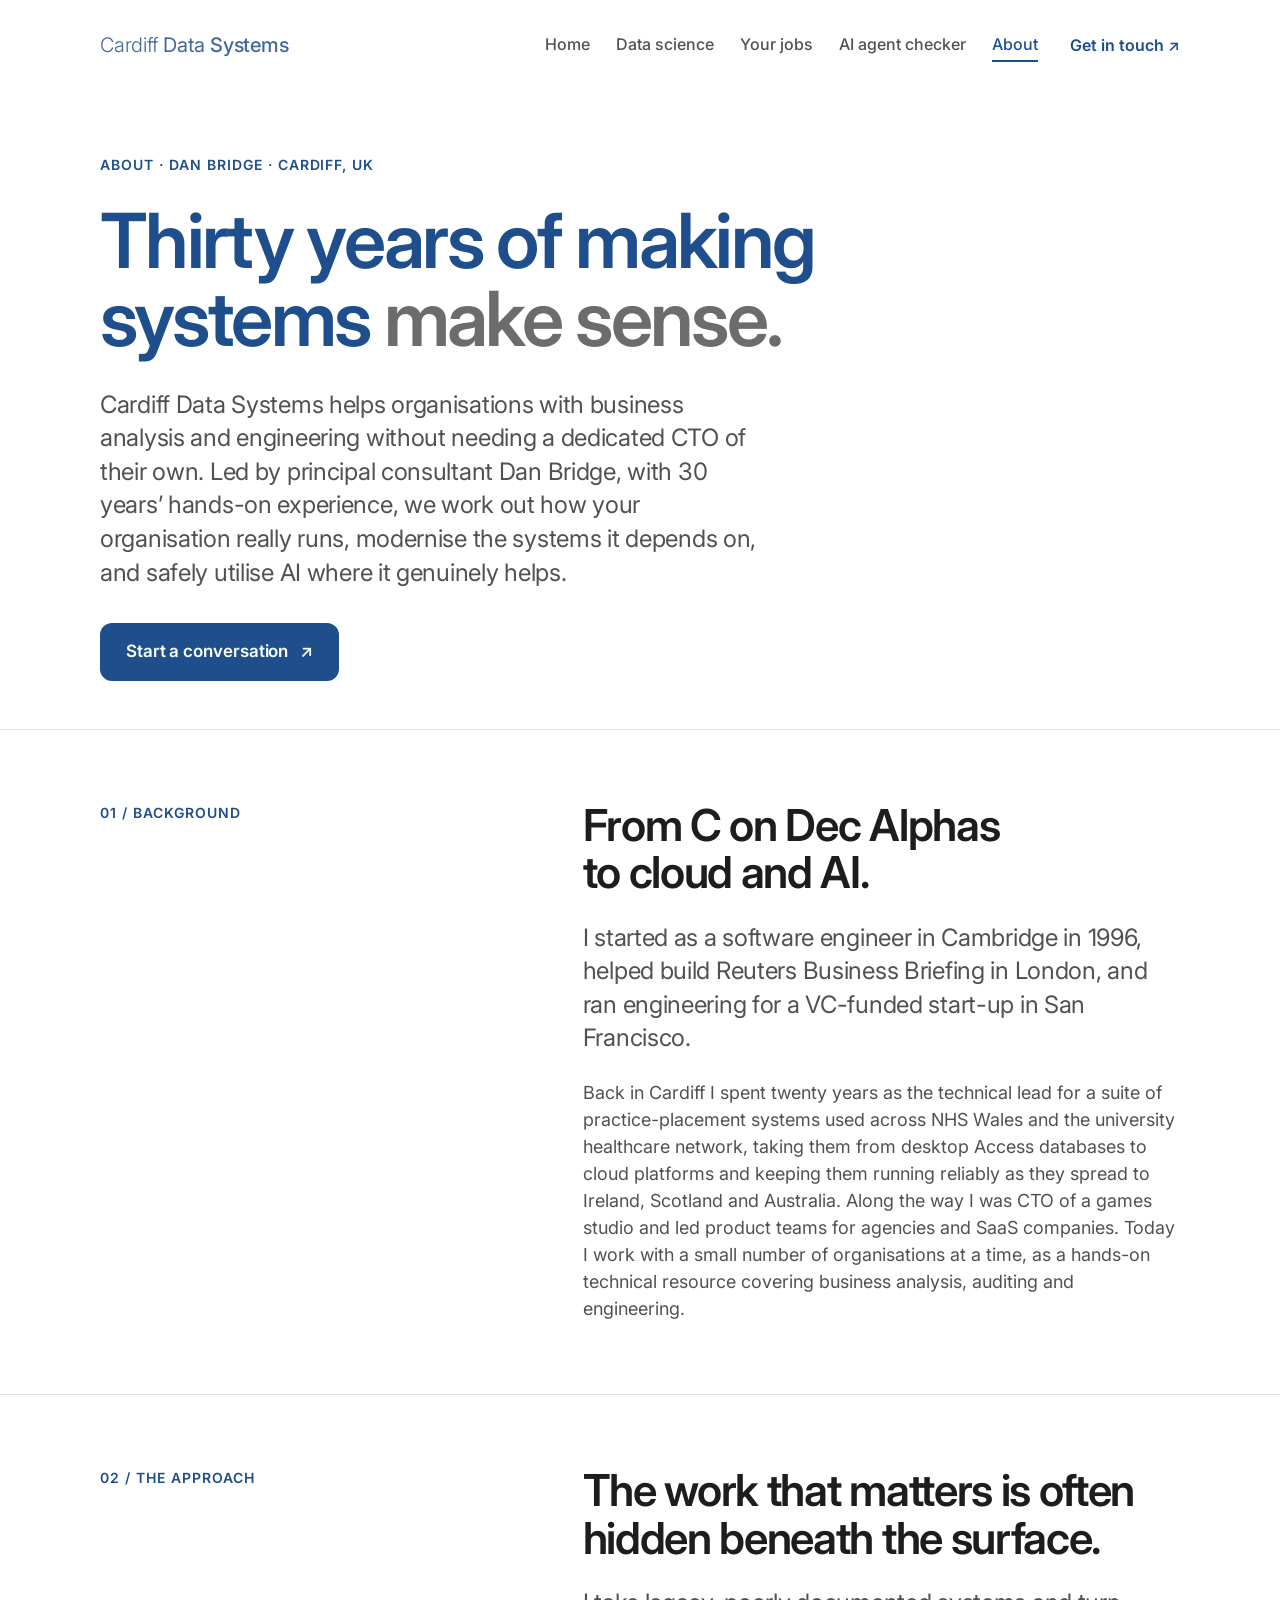
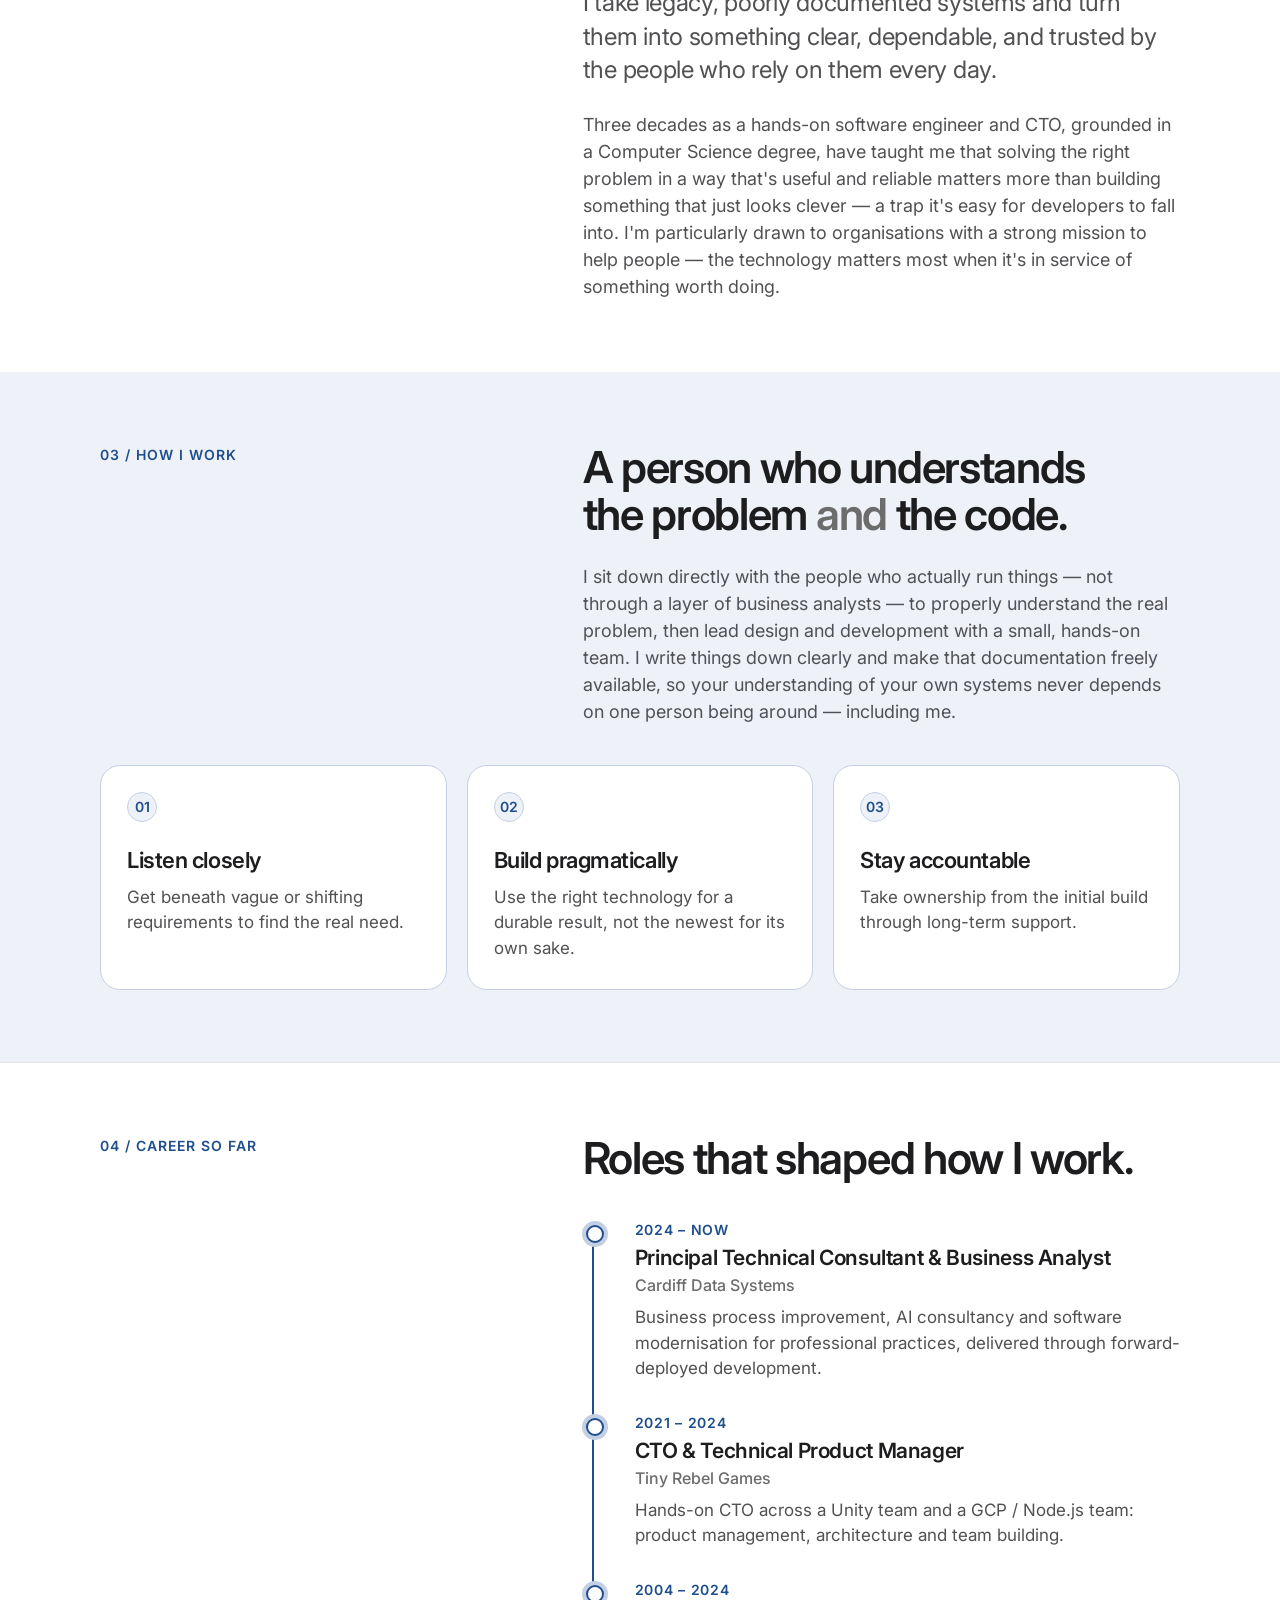
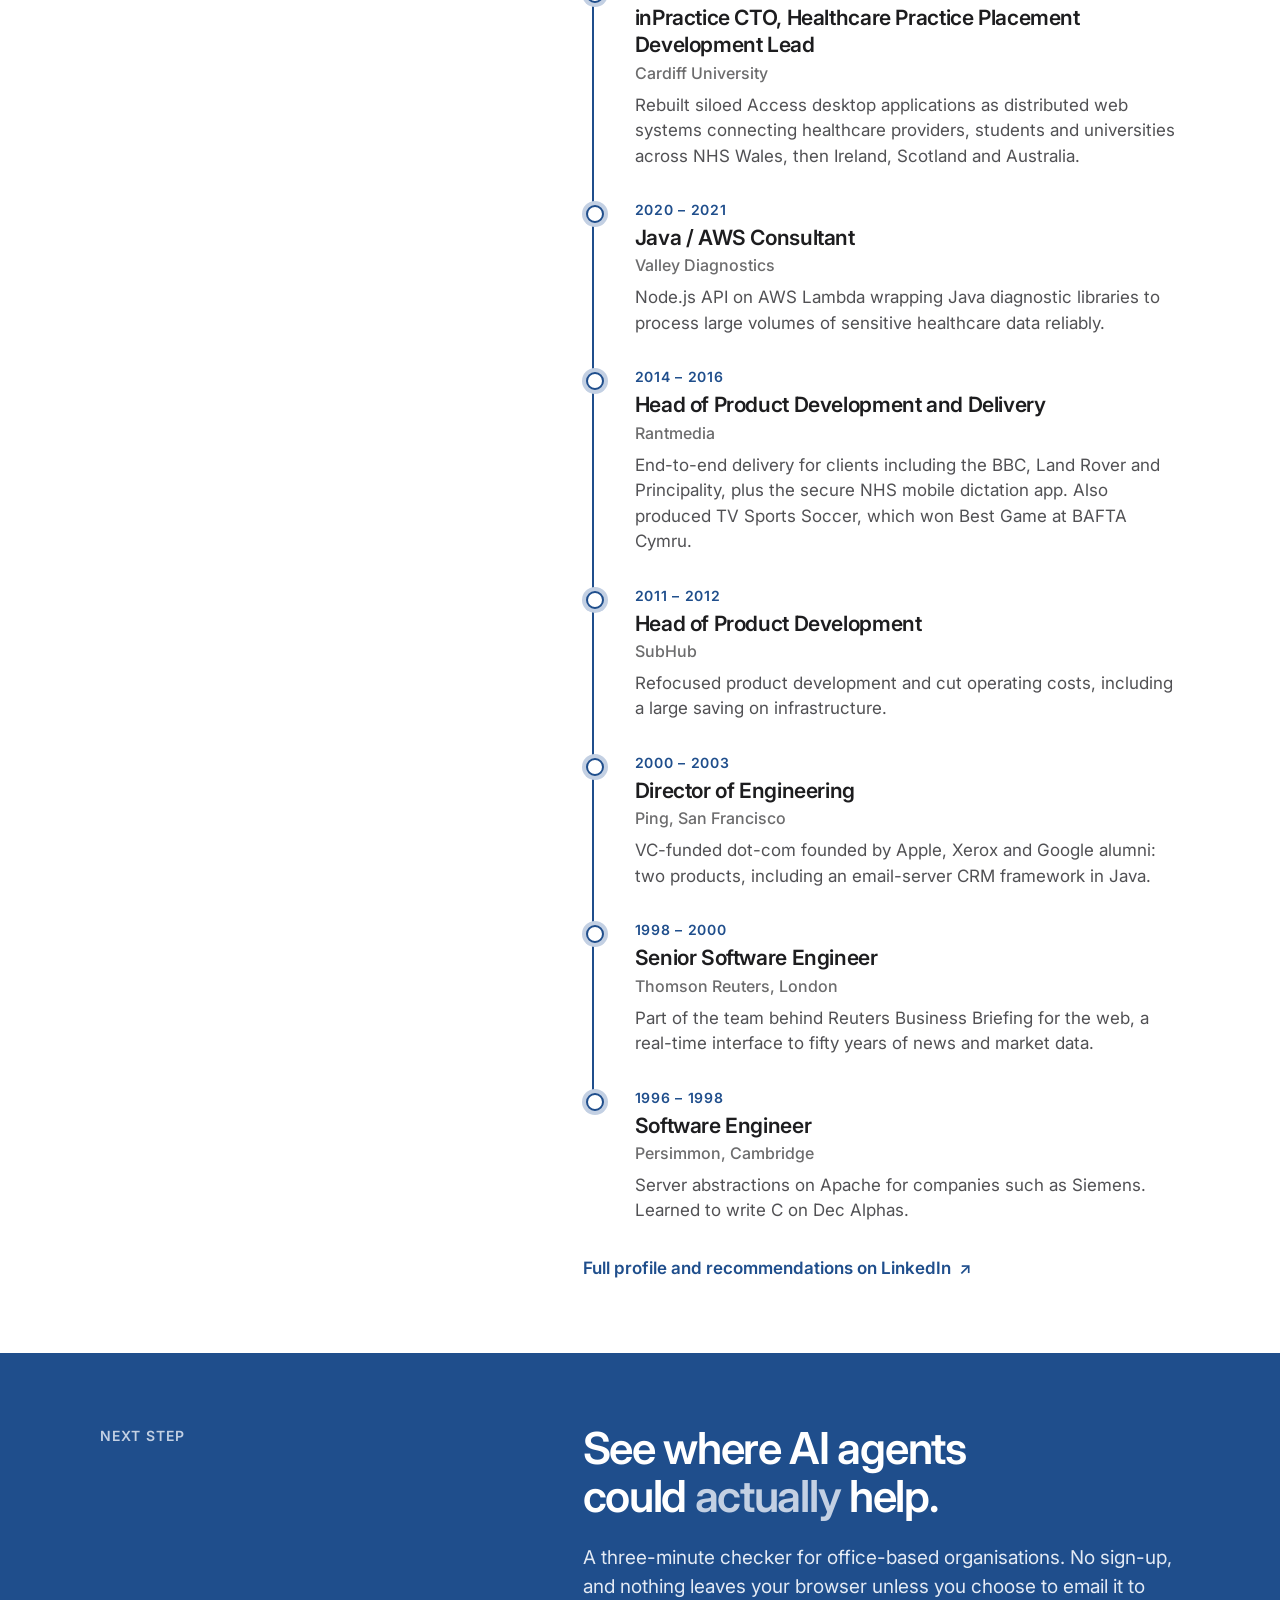
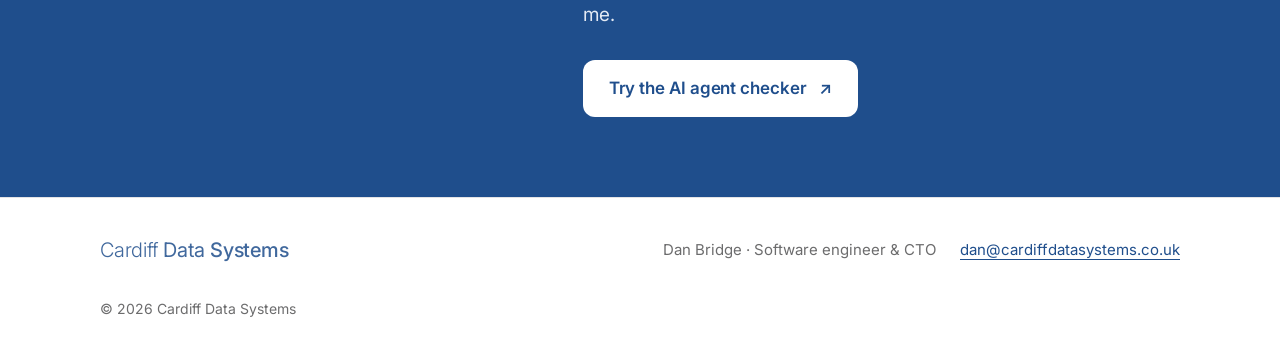
==== about-us/index.html @ 4362a98a "Cache-bust checker scripts and stylesheet Co-Authored-By: Claude Sonnet 5.5 <noreply@anthropic.com> " ====
<!doctype html>
<html lang="en">
  <head>
    <meta charset="UTF-8" />
    <meta name="viewport" content="width=device-width, initial-scale=1.0" />
    <meta name="description" content="About Dan Bridge and Cardiff Data Systems: thirty years of hands-on software engineering, now helping small and mid-sized organisations modernise systems and use AI sensibly." />
    <title>About — Cardiff Data Systems</title>
    <link rel="preconnect" href="https://fonts.googleapis.com" />
    <link rel="preconnect" href="https://fonts.gstatic.com" crossorigin />
    <link href="https://fonts.googleapis.com/css2?family=Inter:ital,wght@0,300;0,400;0,500;0,600;1,600&display=swap" rel="stylesheet" />
    <link rel="stylesheet" href="../style.css?v=3" />
  </head>
  <body>
    <header class="site-header">
      <a class="brand" href="../index.html" aria-label="Cardiff Data Systems home">
        <span>Cardiff</span> <span>Data</span> <span>Systems</span>
      </a>
      <div class="header-right">
        <nav class="site-nav" aria-label="Main">
          <a href="../index.html">Home</a>
          <a href="../data-science/index.html">Data science</a>
          <a href="../your-jobs/index.html">Your jobs</a>
          <a href="../agents/index.html">AI agent checker</a>
          <a href="../about-us/index.html" aria-current="page">About</a>
        </nav>
        <a class="contact-link" href="mailto:dan@cardiffdatasystems.co.uk">Get in touch <span aria-hidden="true">↗</span></a>
      </div>
    </header>
    <main id="top">
      <section class="hero hero-short" aria-labelledby="hero-title">
        <p class="eyebrow">About · Dan Bridge · Cardiff, UK</p>
        <h1 id="hero-title">Thirty years of making systems <em>make sense.</em></h1>
        <div class="hero-bottom">
          <p class="intro">Cardiff Data Systems helps organisations with business analysis and engineering without needing a dedicated CTO of their own. Led by principal consultant Dan Bridge, with 30 years’ hands-on experience, we work out how your organisation really runs, modernise the systems it depends on, and safely utilise AI where it genuinely helps.</p>
          <div class="hero-actions"><a class="button" href="mailto:dan@cardiffdatasystems.co.uk">Start a conversation <span aria-hidden="true">↗</span></a></div>
        </div>
      </section>
      <section class="section-grid" aria-labelledby="background-title">
        <p class="section-label">01 / Background</p>
        <div>
          <h2 id="background-title">From C on Dec Alphas to cloud and AI.</h2>
          <p class="large-copy">I started as a software engineer in Cambridge in 1996, helped build Reuters Business Briefing in London, and ran engineering for a VC-funded start-up in San Francisco.</p>
          <p>Back in Cardiff I spent twenty years as the technical lead for a suite of practice-placement systems used across NHS Wales and the university healthcare network, taking them from desktop Access databases to cloud platforms and keeping them running reliably as they spread to Ireland, Scotland and Australia. Along the way I was CTO of a games studio and led product teams for agencies and SaaS companies. Today I work with a small number of organisations at a time, as a hands-on technical resource covering business analysis, auditing and engineering.</p>
        </div>
      </section>
      <section class="statement section-grid" aria-labelledby="approach-title">
        <p class="section-label">02 / The approach</p>
        <div>
          <h2 id="approach-title">The work that matters is often hidden beneath the surface.</h2>
          <p class="large-copy">I take legacy, poorly documented systems and turn them into something clear, dependable, and trusted by the people who rely on them every day.</p>
          <p>Three decades as a hands-on software engineer and CTO, grounded in a Computer Science degree, have taught me that solving the right problem in a way that's useful and reliable matters more than building something that just looks clever — a trap it's easy for developers to fall into. I'm particularly drawn to organisations with a strong mission to help people — the technology matters most when it's in service of something worth doing.</p>
        </div>
      </section>
      <section class="way-of-working" aria-labelledby="working-title">
        <div class="section-grid">
          <p class="section-label">03 / How I work</p>
          <div>
            <h2 id="working-title">A person who understands the problem <em>and</em> the code.</h2>
            <p>I sit down directly with the people who actually run things — not through a layer of business analysts — to properly understand the real problem, then lead design and development with a small, hands-on team. I write things down clearly and make that documentation freely available, so your understanding of your own systems never depends on one person being around — including me.</p>
          </div>
        </div>
        <div class="principles">
          <article><span>01</span><h3>Listen closely</h3><p>Get beneath vague or shifting requirements to find the real need.</p></article>
          <article><span>02</span><h3>Build pragmatically</h3><p>Use the right technology for a durable result, not the newest for its own sake.</p></article>
          <article><span>03</span><h3>Stay accountable</h3><p>Take ownership from the initial build through long-term support.</p></article>
        </div>
      </section>
      <section class="timeline-section" aria-labelledby="timeline-title">
        <div class="section-grid">
          <p class="section-label">04 / Career so far</p>
          <div><h2 id="timeline-title">Roles that shaped how I work.</h2></div>
        </div>
        <ol class="timeline">
          <li><span class="timeline-dates">2024 – now</span><div><h3>Principal Technical Consultant &amp; Business Analyst</h3><p class="timeline-org">Cardiff Data Systems</p><p>Business process improvement, AI consultancy and software modernisation for professional practices, delivered through forward-deployed development.</p></div></li>
          <li><span class="timeline-dates">2021 – 2024</span><div><h3>CTO &amp; Technical Product Manager</h3><p class="timeline-org">Tiny Rebel Games</p><p>Hands-on CTO across a Unity team and a GCP / Node.js team: product management, architecture and team building.</p></div></li>
          <li><span class="timeline-dates">2004 – 2024</span><div><h3>inPractice CTO, Healthcare Practice Placement Development Lead</h3><p class="timeline-org">Cardiff University</p><p>Rebuilt siloed Access desktop applications as distributed web systems connecting healthcare providers, students and universities across NHS Wales, then Ireland, Scotland and Australia.</p></div></li>
          <li><span class="timeline-dates">2020 – 2021</span><div><h3>Java / AWS Consultant</h3><p class="timeline-org">Valley Diagnostics</p><p>Node.js API on AWS Lambda wrapping Java diagnostic libraries to process large volumes of sensitive healthcare data reliably.</p></div></li>
          <li><span class="timeline-dates">2014 – 2016</span><div><h3>Head of Product Development and Delivery</h3><p class="timeline-org">Rantmedia</p><p>End-to-end delivery for clients including the BBC, Land Rover and Principality, plus the secure NHS mobile dictation app. Also produced TV Sports Soccer, which won Best Game at BAFTA Cymru.</p></div></li>
          <li><span class="timeline-dates">2011 – 2012</span><div><h3>Head of Product Development</h3><p class="timeline-org">SubHub</p><p>Refocused product development and cut operating costs, including a large saving on infrastructure.</p></div></li>
          <li><span class="timeline-dates">2000 – 2003</span><div><h3>Director of Engineering</h3><p class="timeline-org">Ping, San Francisco</p><p>VC-funded dot-com founded by Apple, Xerox and Google alumni: two products, including an email-server CRM framework in Java.</p></div></li>
          <li><span class="timeline-dates">1998 – 2000</span><div><h3>Senior Software Engineer</h3><p class="timeline-org">Thomson Reuters, London</p><p>Part of the team behind Reuters Business Briefing for the web, a real-time interface to fifty years of news and market data.</p></div></li>
          <li><span class="timeline-dates">1996 – 1998</span><div><h3>Software Engineer</h3><p class="timeline-org">Persimmon, Cambridge</p><p>Server abstractions on Apache for companies such as Siemens. Learned to write C on Dec Alphas.</p></div></li>
        </ol>
        <a class="text-link references-more" href="https://www.linkedin.com/in/danfbridge/" target="_blank" rel="noopener">
          Full profile and recommendations on LinkedIn <span aria-hidden="true">↗</span>
        </a>
      </section>
      <section class="agents-cta" aria-labelledby="agents-title">
        <div class="focus-label">Next step</div>
        <div>
          <h2 id="agents-title">See where AI agents could <em>actually</em> help.</h2>
          <p>A three-minute checker for office-based organisations. No sign-up, and nothing leaves your browser unless you choose to email it to me.</p>
          <a class="button light" href="../agents/index.html">Try the AI agent checker <span aria-hidden="true">↗</span></a>
        </div>
      </section>
    </main>
    <footer>
      <a class="brand footer-brand" href="../index.html"><span>Cardiff</span> <span>Data</span> <span>Systems</span></a>
      <p>Dan Bridge · Software engineer &amp; CTO</p>
      <a href="mailto:dan@cardiffdatasystems.co.uk">dan@cardiffdatasystems.co.uk</a>
      <p class="copyright">© <span id="year"></span> Cardiff Data Systems</p>
    </footer>
    <script src="../site.js" defer></script>
  </body>
</html>
---- style.css ----
/* Cardiff Data Systems: site style.
   Brand: Inter, white, brand blue with grey; bus-stop timeline motif. */
:root {
  --blue:#1F4E8C; --blue-dark:#183E70; --tint:#C3D0E3; --tint-soft:#EEF2F8;
  --ink:#1D1D1F; --text:#515154; --muted:#6C6C6D; --rule:#D2D2D7; --hair:#E3E3E5;
  --sans:'Inter', system-ui, -apple-system, 'Segoe UI', Roboto, sans-serif;
  --px:max(28px, calc((100vw - 1080px) / 2));
}
* { box-sizing:border-box; }
html { scroll-behavior:smooth; }
body { margin:0; background:#fff; color:var(--ink); font-family:var(--sans); font-size:17px; line-height:1.5; -webkit-font-smoothing:antialiased; text-rendering:optimizeLegibility; }
a { color:inherit; text-decoration:none; }
h1,h2,h3,h4,p { margin-top:0; }
main { overflow:hidden; }
:focus-visible { outline:none; box-shadow:0 0 0 4px var(--tint); border-radius:6px; }

/* ---------- Header / nav ---------- */
.site-header { padding:28px var(--px); display:flex; align-items:center; justify-content:space-between; gap:24px; }
.brand { font-size:20px; letter-spacing:-.01em; color:var(--blue); opacity:.85; display:inline-flex; gap:.28em; line-height:1.2; }
.brand span:nth-child(1) { font-weight:300; } .brand span:nth-child(2) { font-weight:400; } .brand span:nth-child(3) { font-weight:500; }
.header-right { display:flex; align-items:center; gap:32px; }
.site-nav { display:flex; gap:26px; }
.site-nav a { font-size:16px; font-weight:500; color:var(--text); padding:4px 0; border-bottom:2px solid transparent; transition:color .25s ease,border-color .25s ease; }
.site-nav a:hover { color:var(--ink); border-bottom-color:#B5B5BA; }
.site-nav a[aria-current="page"] { color:var(--blue); border-bottom-color:var(--blue); }
.contact-link { font-size:16px; font-weight:600; color:var(--blue); }
.contact-link:hover { text-decoration:underline; }
.contact-link span,.text-link span { font-size:.95em; }

/* ---------- Type ---------- */
.eyebrow,.section-label { margin:0; font-size:14px; font-weight:600; letter-spacing:.07em; text-transform:uppercase; color:var(--blue); }
h1,h2 { font-weight:600; text-wrap:balance; }
h1 { margin:26px 0 0; max-width:1000px; font-size:clamp(40px,7.4vw,88px); line-height:1.03; letter-spacing:-.035em; color:var(--blue); }
h1 em,h2 em { font-style:normal; color:var(--muted); }
h2 { margin-bottom:24px; max-width:760px; font-size:clamp(28px,4vw,44px); line-height:1.08; letter-spacing:-.03em; }
.large-copy { font-size:clamp(19px,2.2vw,24px); line-height:1.4; letter-spacing:-.012em; color:var(--text); max-width:660px; }
.large-copy + p,.statement div > p:last-child,.way-of-working div > p:not(.section-label),.project-detail p,.focus p,.about-teaser p:not(.section-label),.jobs-cta p:not(.section-label),.ds-cta p:not(.section-label) { color:var(--text); font-size:18px; line-height:1.5; max-width:640px; }
.text-link { display:inline-block; margin-top:18px; font-size:17px; font-weight:600; color:var(--blue); }
.text-link:hover { text-decoration:underline; text-underline-offset:4px; }

/* ---------- Buttons ---------- */
.button { flex:none; display:inline-flex; align-items:center; gap:12px; border:0; cursor:pointer; font:inherit; font-weight:600; font-size:17px; letter-spacing:-.005em; color:#fff; background:var(--blue); padding:16px 26px; border-radius:12px; transition:background .15s,transform .15s; }
.button:hover { background:var(--blue-dark); }
.button:active { transform:translateY(1px); }
.button.light { background:#fff; color:var(--blue); } .button.light:hover { background:var(--tint-soft); }
.button-outline { background:transparent; color:var(--blue); box-shadow:inset 0 0 0 1.5px var(--blue); } .button-outline:hover { background:var(--tint-soft); }
button.button { font:inherit; font-weight:600; font-size:17px; }

/* ---------- Hero ---------- */
.hero { padding:64px var(--px) 56px; }
.hero.hero-short { padding-bottom:48px; }
.hero.hero-short h1 { font-size:clamp(38px,6.4vw,76px); }
.hero-bottom { margin-top:30px; display:flex; flex-direction:column; align-items:flex-start; gap:34px; }
.intro { max-width:660px; margin:0; font-size:clamp(19px,2.2vw,24px); line-height:1.4; letter-spacing:-.012em; color:var(--text); }
.hero-actions { display:flex; align-items:center; gap:16px 28px; flex-wrap:wrap; }
.hero-actions .text-link { margin-top:0; }

/* ---------- Sections ---------- */
.section-grid { display:grid; grid-template-columns:minmax(0,5fr) minmax(0,7fr); column-gap:56px; padding:72px var(--px); border-top:1px solid var(--hair); }
.section-grid > div > :last-child { margin-bottom:0; }
.statement h2 { max-width:620px; }

/* "those jobs" feature on the home page */
.jobs-cta h2,.ds-cta h2,.what-is h2 { max-width:520px; }
.ds-cta .button { margin-top:26px; }
.how-it-works h2 { max-width:520px; }
.how-it-works p:not(.section-label) { color:var(--text); font-size:18px; line-height:1.5; max-width:560px; }
.stops { list-style:none; margin:30px 0 28px; padding:0; max-width:560px; }
.stops li { position:relative; padding:0 0 22px 44px; font-size:19px; font-weight:500; letter-spacing:-.012em; line-height:1.35; }
.stops li:last-child { padding-bottom:0; }
.stops li::before { content:""; position:absolute; left:3px; top:5px; width:14px; height:14px; border-radius:50%; border:2.5px solid var(--blue); background:#fff; box-shadow:0 0 0 4px var(--tint); z-index:1; }
.stops li:not(:last-child)::after { content:""; position:absolute; left:9px; top:12px; width:2px; height:100%; background:var(--blue); }
.jobs-cta p.claim { font-size:clamp(20px,2.4vw,26px); line-height:1.25; letter-spacing:-.022em; font-weight:600; color:var(--muted); max-width:none; margin:0 0 28px; }
.jobs-cta .claim em { color:var(--blue); font-style:normal; }
.jobs-cta .claim i { font-style:italic; }

/* approach / how I work */
.way-of-working { background:var(--tint-soft); }
.way-of-working .section-grid { border-top:0; padding-bottom:40px; }
.principles { padding:0 var(--px) 72px; display:grid; grid-template-columns:repeat(3,1fr); gap:20px; }
.principles article { background:#fff; border:1px solid var(--tint); border-radius:20px; padding:26px 26px 28px; }
.principles span,.service-list span { display:inline-grid; place-items:center; width:30px; height:30px; border-radius:50%; border:1.5px solid var(--tint); background:var(--tint-soft); color:var(--blue); font-size:14px; font-weight:600; }
.principles h3 { margin:22px 0 8px; font-size:22px; font-weight:600; letter-spacing:-.02em; }
.principles p { margin:0; color:var(--text); font-size:17px; }

/* selected work */
.project-list { display:flex; flex-direction:column; gap:20px; }
.project { border:1px solid var(--hair); border-radius:24px; padding:32px; box-shadow:0 1px 2px rgba(29,29,31,.04),0 24px 60px -32px rgba(31,78,140,.18); }
.project-client { margin:0 0 10px; font-size:14px; font-weight:600; letter-spacing:.04em; text-transform:uppercase; color:var(--blue); line-height:1.4; }
.project-dates { color:var(--muted); font-weight:500; margin-left:6px; }
.project h2 { margin-bottom:16px; font-size:clamp(24px,2.8vw,32px); line-height:1.15; max-width:none; }
.project-detail p { margin:0; font-size:17px; max-width:none; }
.project-tags { display:flex; flex-wrap:wrap; gap:8px; margin-top:22px; }
.project-tags span { font-size:14px; color:var(--text); border:1px solid var(--rule); border-radius:999px; padding:6px 13px; background:#fff; }
.project-tags-stack { margin-top:10px; align-items:center; gap:6px; }
.project-tags-stack span { border:0; padding:4px 2px; color:var(--muted); background:none; }
.project-tags-stack span:nth-child(even) { color:var(--blue); padding:0; }

/* services: bus stops */
.services { border-top:1px solid var(--hair); padding:0 var(--px) 72px; }
.services .section-grid { border-top:0; padding:72px 0 36px; }
.service-list { list-style:none; margin:0 0 0 calc((100% - 56px) * 5 / 12 + 56px); padding:0; }
.service-list li { position:relative; padding:0 0 22px 52px; font-size:19px; letter-spacing:-.012em; line-height:1.4; color:var(--text); }
.service-list li:last-child { padding-bottom:0; }
.service-list li::before { content:""; position:absolute; left:3px; top:6px; width:14px; height:14px; border-radius:50%; border:2.5px solid var(--blue); background:#fff; box-shadow:0 0 0 4px var(--tint); z-index:1; }
.service-list li:not(:last-child)::after { content:""; position:absolute; left:9px; top:13px; width:2px; height:100%; background:var(--blue); }
.service-list span { display:none; }

/* references */
.references { border-top:1px solid var(--hair); padding:0 var(--px) 72px; }
.references .section-grid { border-top:0; padding:72px 0 36px; }
.reference-grid { display:grid; grid-template-columns:repeat(2,1fr); gap:20px; }
.reference { border:1px solid var(--hair); border-radius:20px; padding:28px; }
.reference-quote { font-size:18px; letter-spacing:-.01em; line-height:1.45; color:var(--text); margin-bottom:20px; }
.reference-name { margin:0; }
.reference-name a { font-weight:600; font-size:17px; color:var(--blue); }
.reference-name a:hover { text-decoration:underline; text-underline-offset:3px; }
.reference-role { font-size:15px; color:var(--muted); margin:2px 0 0; }
.reference-role a { text-decoration:underline; text-underline-offset:2px; }
.references-more { margin-top:32px; display:inline-flex; align-items:center; gap:8px; }
.linkedin-icon { width:18px; height:18px; flex:none; }

.about-teaser { }
.focus { background:var(--tint-soft); padding:72px var(--px) 80px; display:grid; grid-template-columns:minmax(0,5fr) minmax(0,7fr); column-gap:56px; }
.focus-label { font-size:14px; font-weight:600; letter-spacing:.07em; text-transform:uppercase; color:var(--blue); }
.focus h2 { max-width:620px; }
.focus .text-link { margin-top:20px; }

/* dark-ish call to action: brand blue */
.agents-cta { background:var(--blue); color:#fff; padding:72px var(--px) 80px; display:grid; grid-template-columns:minmax(0,5fr) minmax(0,7fr); column-gap:56px; }
.agents-cta .focus-label { color:var(--tint); }
.agents-cta h2 { max-width:620px; color:#fff; }
.agents-cta h2 em { color:var(--tint); }
.agents-cta p { max-width:600px; font-size:19px; color:#E3EAF4; margin-bottom:30px; }

.stack { border-top:1px solid var(--hair); padding:40px var(--px); display:flex; align-items:center; flex-wrap:wrap; gap:20px 40px; }
.stack-label { font-size:14px; font-weight:600; letter-spacing:.07em; text-transform:uppercase; color:var(--muted); margin:0; }
.stack-items { display:flex; gap:12px; flex-wrap:wrap; align-items:center; }
.stack-item { display:flex; align-items:center; gap:8px; color:var(--text); border:1px solid var(--rule); border-radius:999px; padding:7px 14px 7px 11px; transition:all .15s; }
.stack-item svg { width:18px; height:18px; flex:none; }
.stack-item span { font-size:15px; }
.stack-item:hover { color:var(--blue); border-color:var(--blue); background:var(--tint-soft); }

/* ---------- Footer ---------- */
footer { border-top:1px solid var(--hair); padding:40px var(--px) 36px; display:grid; grid-template-columns:1fr auto auto; justify-content:space-between; gap:16px 24px; align-items:center; font-size:15px; color:var(--muted); }
footer p { margin:0; }
footer > a:not(.brand) { color:var(--blue); text-decoration:underline; text-underline-offset:4px; }
.footer-brand { font-size:20px; }
.copyright { grid-column:1/-1; margin-top:20px; font-size:14px; }

/* ---------- About page ---------- */
.timeline-section { padding:0 var(--px) 72px; border-top:1px solid var(--hair); }
.timeline-section .section-grid { border-top:0; padding:72px 0 36px; }
.timeline { list-style:none; margin:0 0 0 calc((100% - 56px) * 5 / 12 + 56px); padding:0; }
.timeline li { position:relative; padding:0 0 30px 52px; }
.timeline li:last-child { padding-bottom:0; }
.timeline li::before { content:""; position:absolute; left:3px; top:6px; width:14px; height:14px; border-radius:50%; border:2.5px solid var(--blue); background:#fff; box-shadow:0 0 0 4px var(--tint); z-index:1; }
.timeline li:not(:last-child)::after { content:""; position:absolute; left:9px; top:13px; width:2px; height:100%; background:var(--blue); }
.timeline-dates { display:block; font-size:14px; font-weight:600; letter-spacing:.05em; text-transform:uppercase; color:var(--blue); margin-bottom:4px; }
.timeline h3 { margin:0 0 2px; font-size:21px; font-weight:600; letter-spacing:-.018em; line-height:1.3; }
.timeline-org { font-size:16px; font-weight:500; color:var(--muted); margin:0 0 8px; }
.timeline li p:last-child { max-width:620px; color:var(--text); margin-bottom:0; font-size:17px; }
.timeline-section .references-more { margin-left:calc((100% - 56px) * 5 / 12 + 56px); }

/* ---------- AI agent checker ---------- */
.checker .section-grid { padding-top:56px; padding-bottom:40px; }
.checker h2 { font-size:clamp(26px,3.4vw,38px); margin-bottom:26px; }
.field { display:grid; gap:8px; max-width:520px; margin-bottom:22px; }
.field label { font-size:16px; font-weight:600; letter-spacing:-.005em; }
select { font:inherit; font-size:17px; color:var(--ink); background:#fff; border:1px solid var(--rule); padding:0 14px; height:54px; border-radius:12px; width:100%; transition:border-color .15s,box-shadow .15s; }
select:hover { border-color:#B5B5BA; }
select:focus { outline:none; border-color:var(--blue); box-shadow:0 0 0 4px rgba(195,208,227,.75); }
.form-help { max-width:640px; color:var(--text); font-size:18px; }
.task-list { list-style:none; margin:28px 0 0; padding:0; border:1px solid var(--hair); border-radius:20px; overflow:hidden; }
.task { display:grid; grid-template-columns:minmax(0,1fr) 230px; gap:24px; align-items:center; padding:20px 24px; border-bottom:1px solid var(--hair); }
.task:last-child { border-bottom:0; }
.task-name { display:block; font-size:18px; font-weight:600; letter-spacing:-.012em; line-height:1.3; }
.task-desc { margin:4px 0 0; font-size:15px; color:var(--muted); }
#found-list .task { grid-template-columns:minmax(0,1fr) 310px; }
.form-actions { margin-top:36px; }
.form-note { margin-top:16px; font-size:15px; color:var(--muted); max-width:560px; line-height:1.5; }

.results { background:var(--tint-soft); border-top:1px solid var(--tint); }
.results[hidden] { display:none; }
.results:focus { outline:none; box-shadow:none; }
.results .section-grid { border-top:0; padding-top:72px; padding-bottom:80px; }
.results h2 { font-size:clamp(28px,3.8vw,44px); }
.results h2 em { color:var(--blue); }
.results-heading { font-size:14px; font-weight:600; letter-spacing:.07em; text-transform:uppercase; color:var(--blue); margin:44px 0 0; padding-bottom:10px; border-bottom:2px solid var(--blue); }
.result-card { display:grid; grid-template-columns:56px minmax(0,1fr); gap:10px; padding:24px 0; border-bottom:1px solid var(--tint); }
.result-rank { font-size:15px; font-weight:600; color:var(--blue); padding-top:5px; }
.result-card h4 { margin:0 0 8px; font-size:24px; letter-spacing:-.022em; font-weight:600; line-height:1.2; }
.result-card p { max-width:660px; color:var(--text); margin-bottom:8px; }
.result-meta { display:flex; flex-wrap:wrap; gap:8px; margin-bottom:12px !important; }
.result-meta span { font-size:14px; border:1px solid var(--rule); background:#fff; border-radius:999px; padding:4px 12px; color:var(--ink); }
.result-human { color:var(--muted) !important; font-size:16px; }
.later-list { list-style:none; margin:0; padding:0; }
.later-list li { display:flex; justify-content:space-between; gap:20px; padding:14px 0; border-bottom:1px solid var(--tint); }
.later-list li span { font-size:15px; color:var(--muted); white-space:nowrap; padding-top:2px; }
.results-honest { margin-top:32px; max-width:660px; font-size:18px; color:var(--text); }
.callout { background:#fff; border:1px solid var(--tint); border-radius:20px; padding:26px 28px; margin-top:36px; max-width:760px; }
.callout h3 { margin:0 0 8px; font-size:22px; font-weight:600; letter-spacing:-.018em; }
.callout p { margin:0; color:var(--text); }
.results-cta { margin-top:48px; padding-top:30px; border-top:2px solid var(--blue); max-width:760px; }
.results-cta h3 { font-size:clamp(24px,3vw,32px); letter-spacing:-.025em; font-weight:600; margin-bottom:10px; }
.results-cta p { color:var(--text); font-size:18px; }
.results-email { margin-top:14px; font-size:16px !important; } .results-email a { color:var(--blue); font-weight:600; text-decoration:underline; text-underline-offset:3px; }
.results-cta .button { margin:6px 12px 6px 0; }

/* ---------- Responsive ---------- */
@media (max-width:900px) {
  .section-grid,.focus,.agents-cta { grid-template-columns:1fr; row-gap:22px; padding-top:56px; padding-bottom:56px; }
  .services .section-grid,.timeline-section .section-grid { padding:56px 0 28px; }
  .references .section-grid { padding-top:56px; padding-bottom:28px; }
  .service-list,.timeline { margin-left:0; }
  .timeline-section .references-more { margin-left:0; }
  .principles { grid-template-columns:1fr; }
  .reference-grid { grid-template-columns:1fr; }
}
@media (max-width:640px) {
  .site-header { flex-wrap:wrap; gap:14px 20px; padding-top:22px; }
  .header-right { width:100%; justify-content:space-between; gap:12px; flex-wrap:wrap; }
  .site-nav { gap:4px 14px; flex-wrap:wrap; } .site-nav a { font-size:14.5px; }
  .contact-link { display:none; }
  .hero { padding-top:36px; }
  .button { width:100%; justify-content:center; }
  .project { padding:24px 20px; border-radius:20px; }
  .reference { padding:22px 20px; }
  .task,#found-list .task { grid-template-columns:1fr; gap:12px; padding:18px 18px; }
  .result-card { grid-template-columns:1fr; } .result-rank { padding-top:0; }
  .later-list li { flex-direction:column; gap:2px; }
  footer { grid-template-columns:1fr; }
  .stack-items { gap:8px; }
}
@media (prefers-reduced-motion:reduce) { html { scroll-behavior:auto; } .button,.stack-item,.site-nav a { transition:none; } }
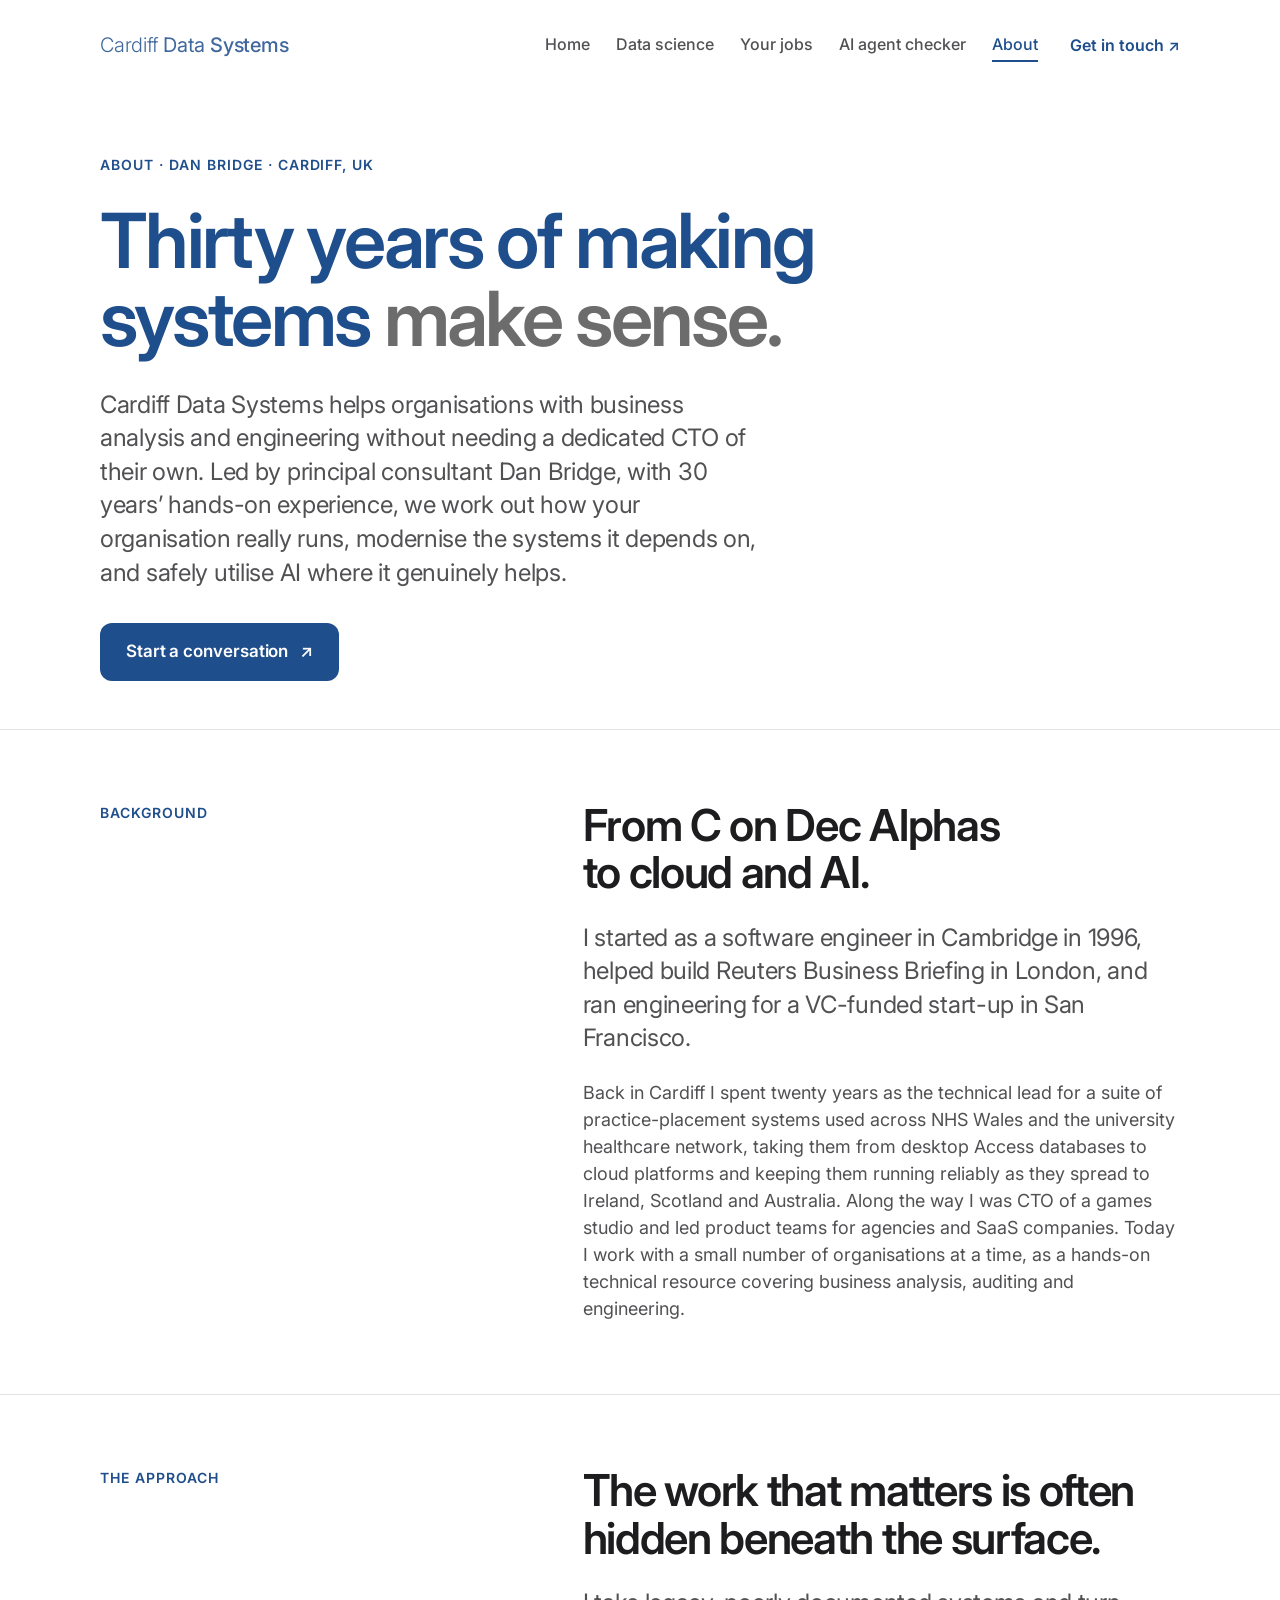
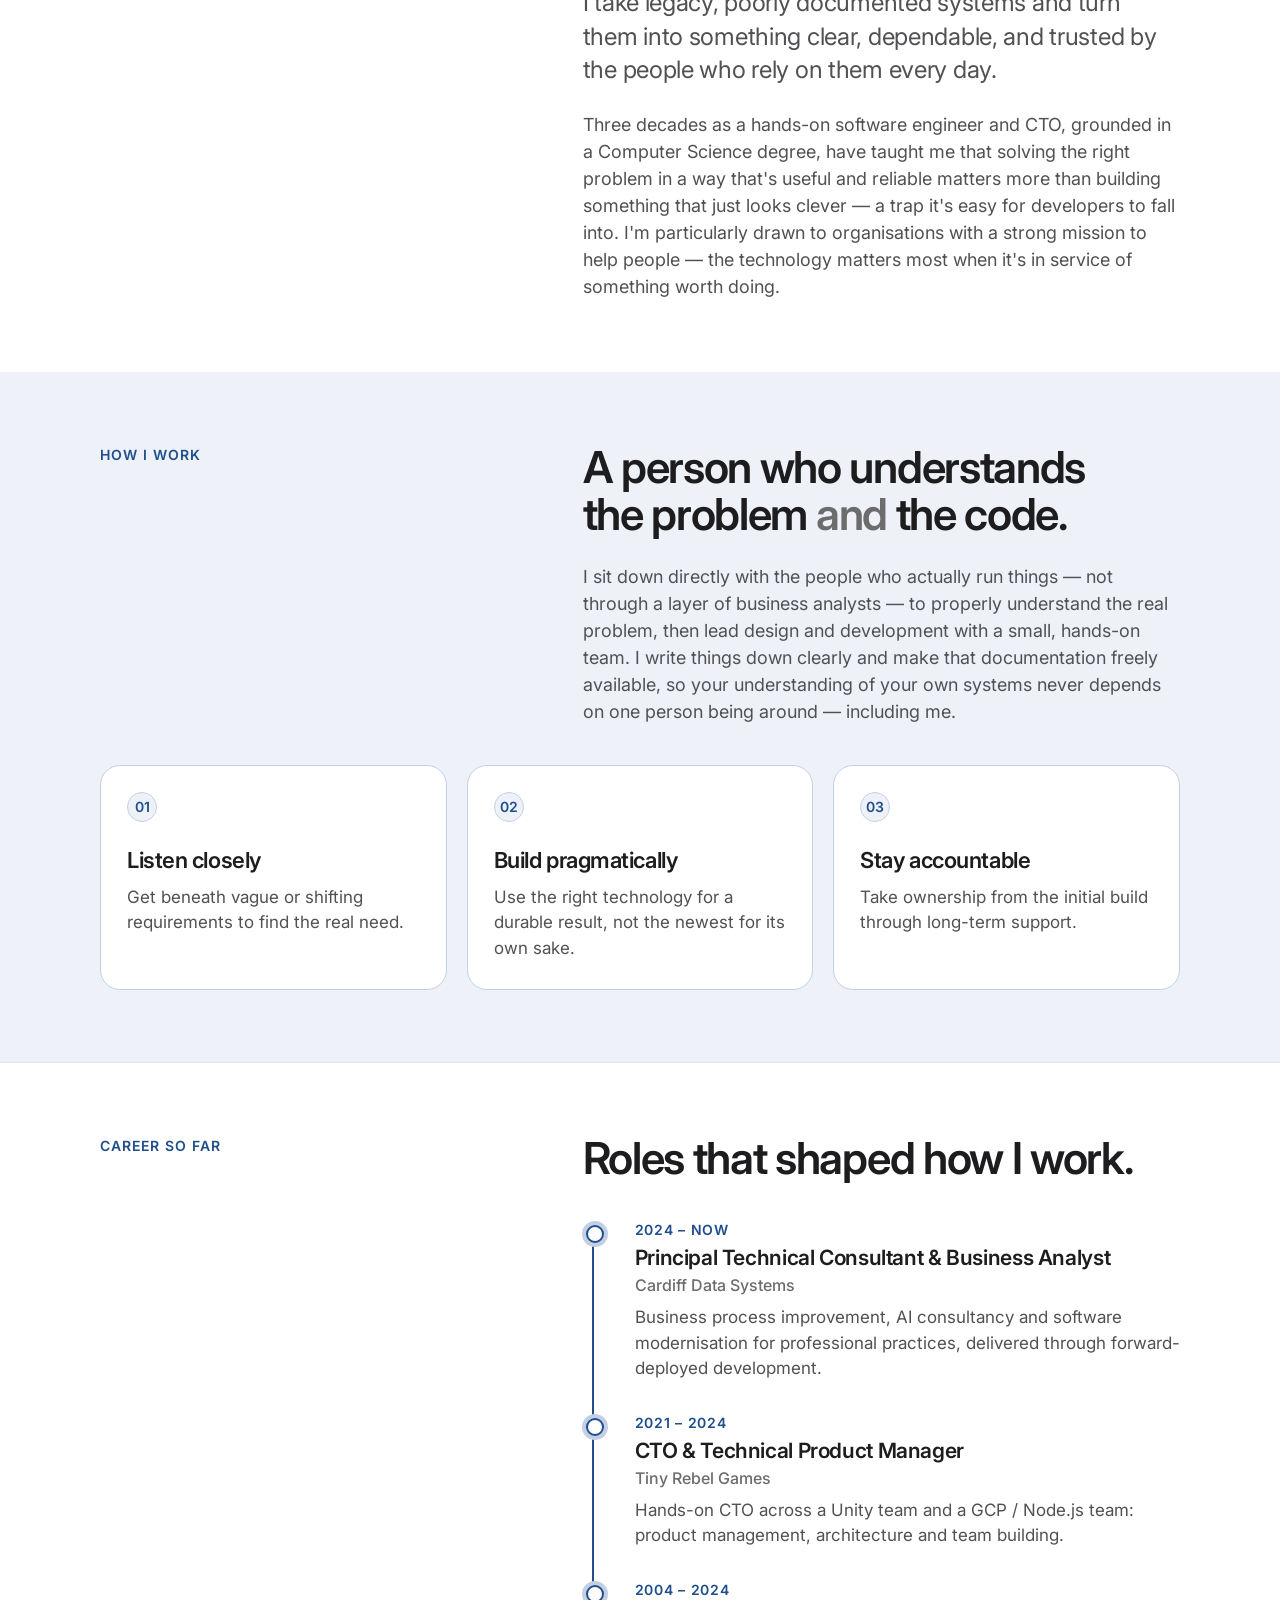
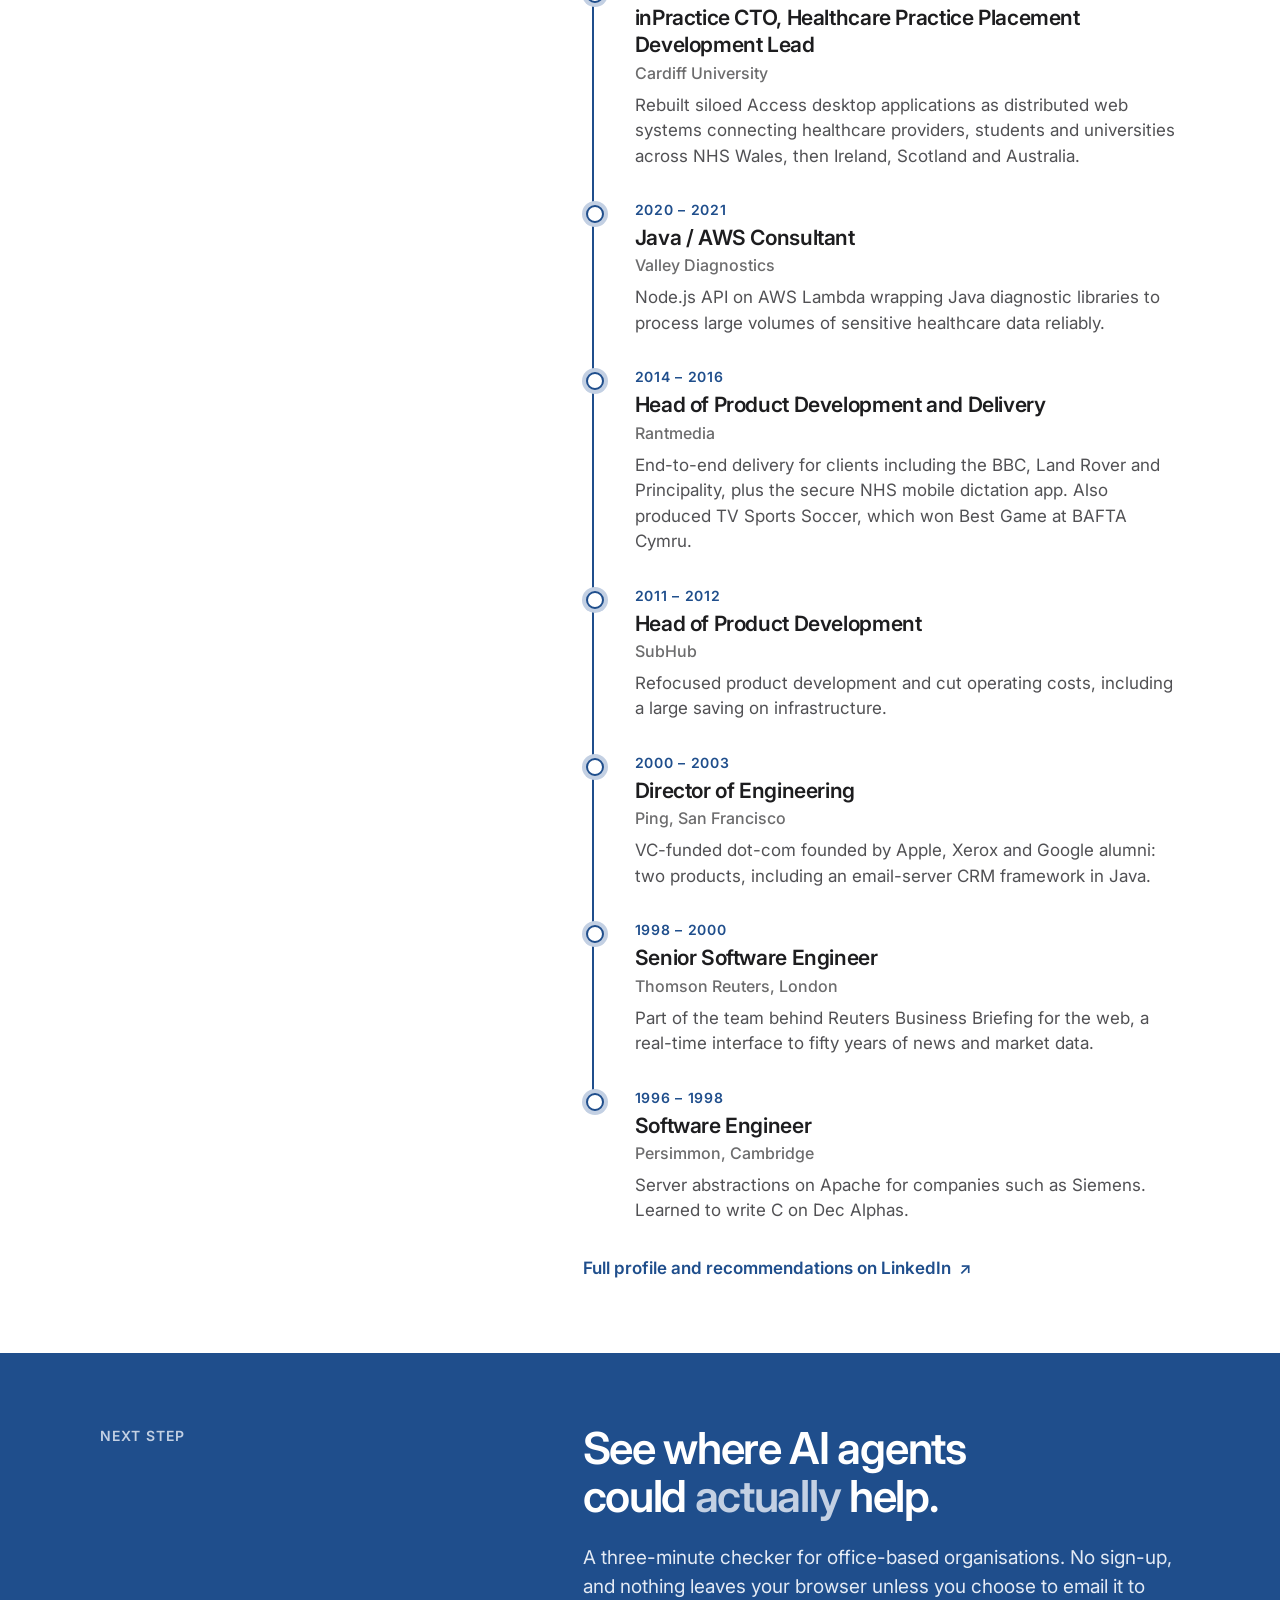
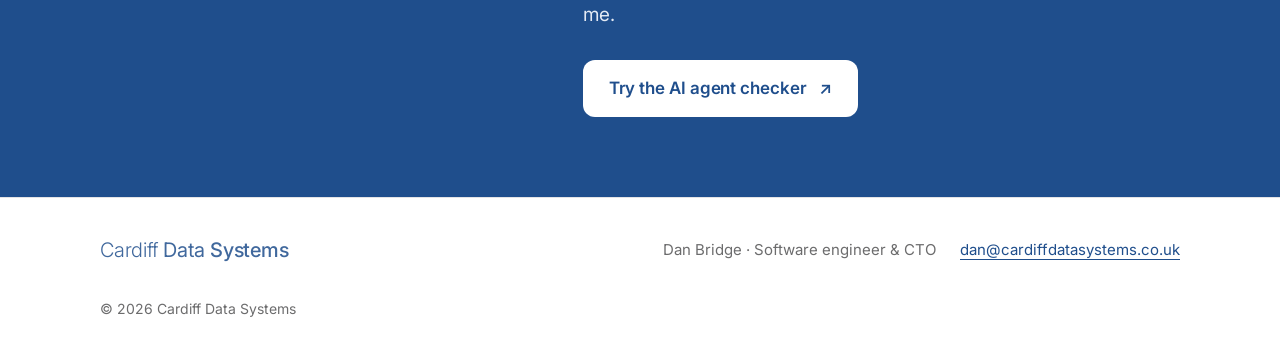
==== commit d855331c: "Remove section numbers from About and checker pages Co-Authored-By: Claude Sonnet 5.5 <noreply@anthr" ====
--- a/about-us/index.html
+++ b/about-us/index.html
@@ -36,7 +36,7 @@
         </div>
       </section>
       <section class="section-grid" aria-labelledby="background-title">
-        <p class="section-label">01 / Background</p>
+        <p class="section-label">Background</p>
         <div>
           <h2 id="background-title">From C on Dec Alphas to cloud and AI.</h2>
           <p class="large-copy">I started as a software engineer in Cambridge in 1996, helped build Reuters Business Briefing in London, and ran engineering for a VC-funded start-up in San Francisco.</p>
@@ -44,7 +44,7 @@
         </div>
       </section>
       <section class="statement section-grid" aria-labelledby="approach-title">
-        <p class="section-label">02 / The approach</p>
+        <p class="section-label">The approach</p>
         <div>
           <h2 id="approach-title">The work that matters is often hidden beneath the surface.</h2>
           <p class="large-copy">I take legacy, poorly documented systems and turn them into something clear, dependable, and trusted by the people who rely on them every day.</p>
@@ -53,7 +53,7 @@
       </section>
       <section class="way-of-working" aria-labelledby="working-title">
         <div class="section-grid">
-          <p class="section-label">03 / How I work</p>
+          <p class="section-label">How I work</p>
           <div>
             <h2 id="working-title">A person who understands the problem <em>and</em> the code.</h2>
             <p>I sit down directly with the people who actually run things — not through a layer of business analysts — to properly understand the real problem, then lead design and development with a small, hands-on team. I write things down clearly and make that documentation freely available, so your understanding of your own systems never depends on one person being around — including me.</p>
@@ -67,7 +67,7 @@
       </section>
       <section class="timeline-section" aria-labelledby="timeline-title">
         <div class="section-grid">
-          <p class="section-label">04 / Career so far</p>
+          <p class="section-label">Career so far</p>
           <div><h2 id="timeline-title">Roles that shaped how I work.</h2></div>
         </div>
         <ol class="timeline">
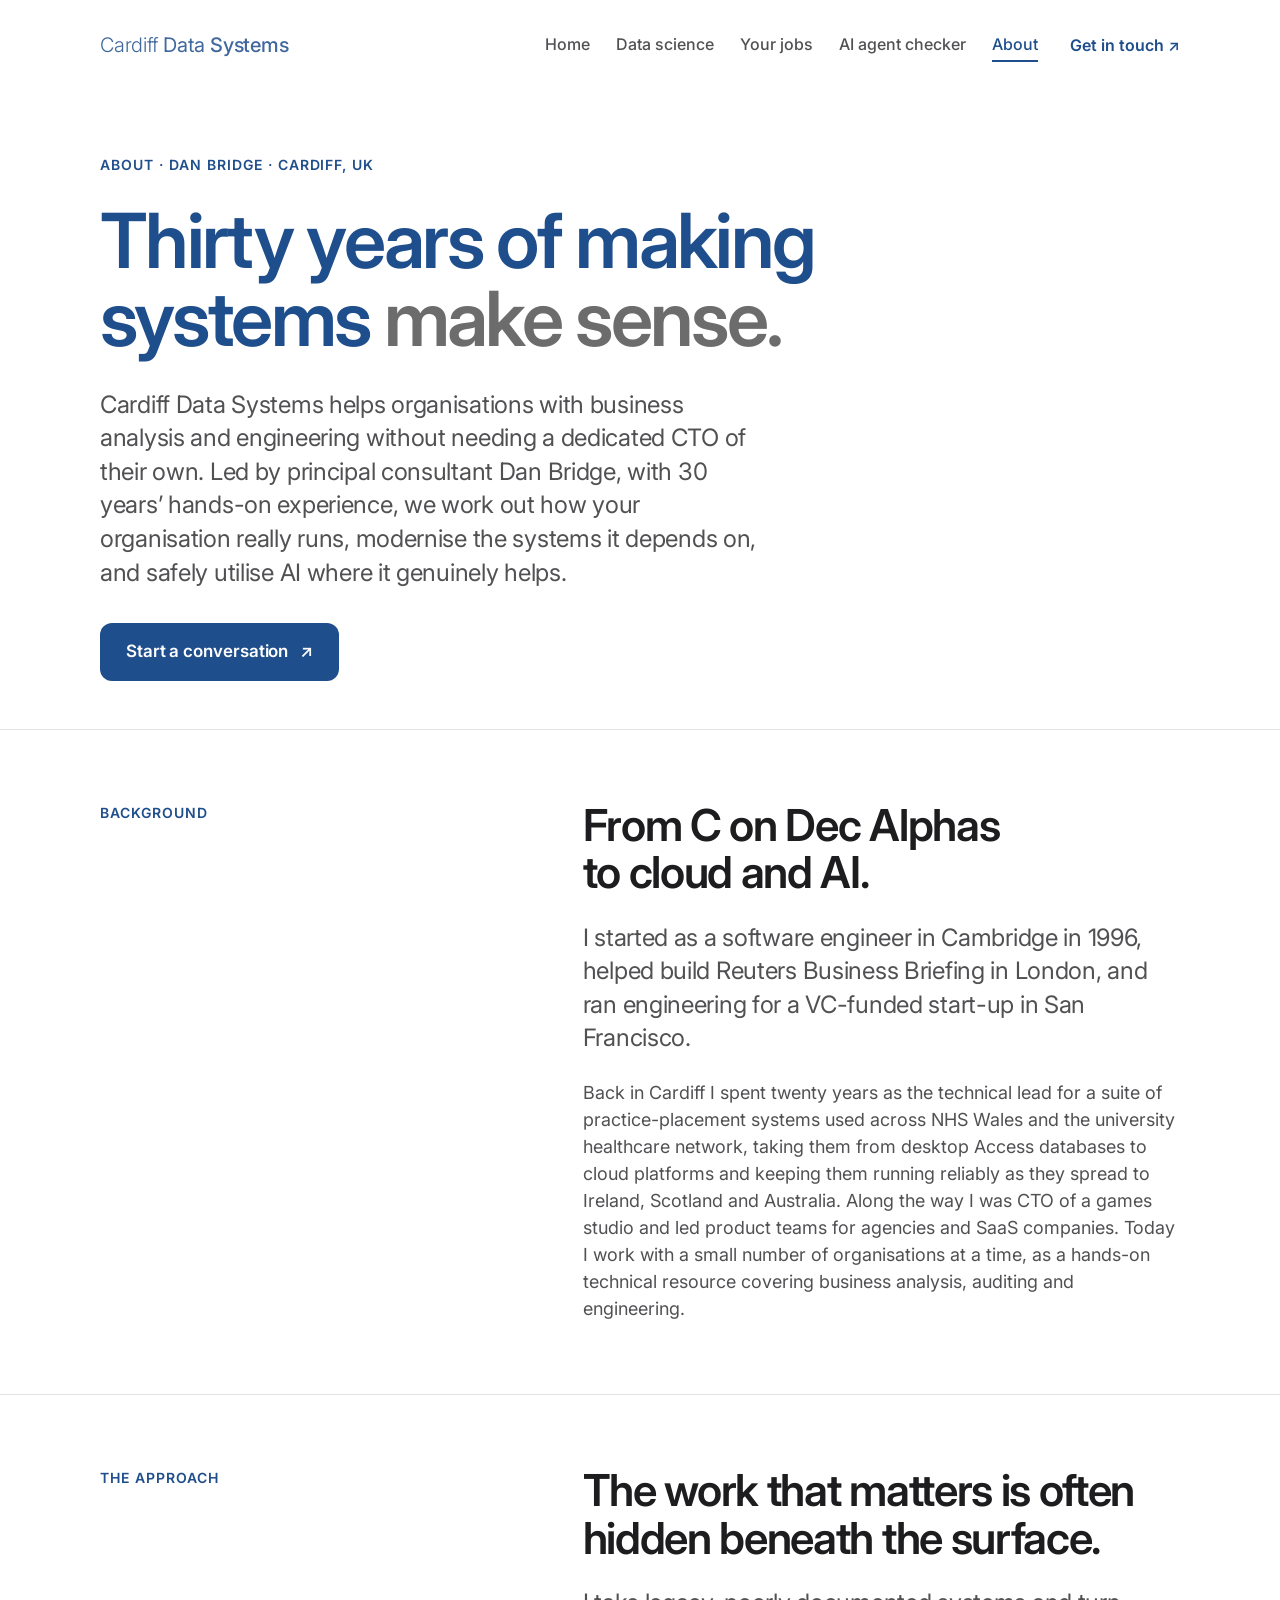
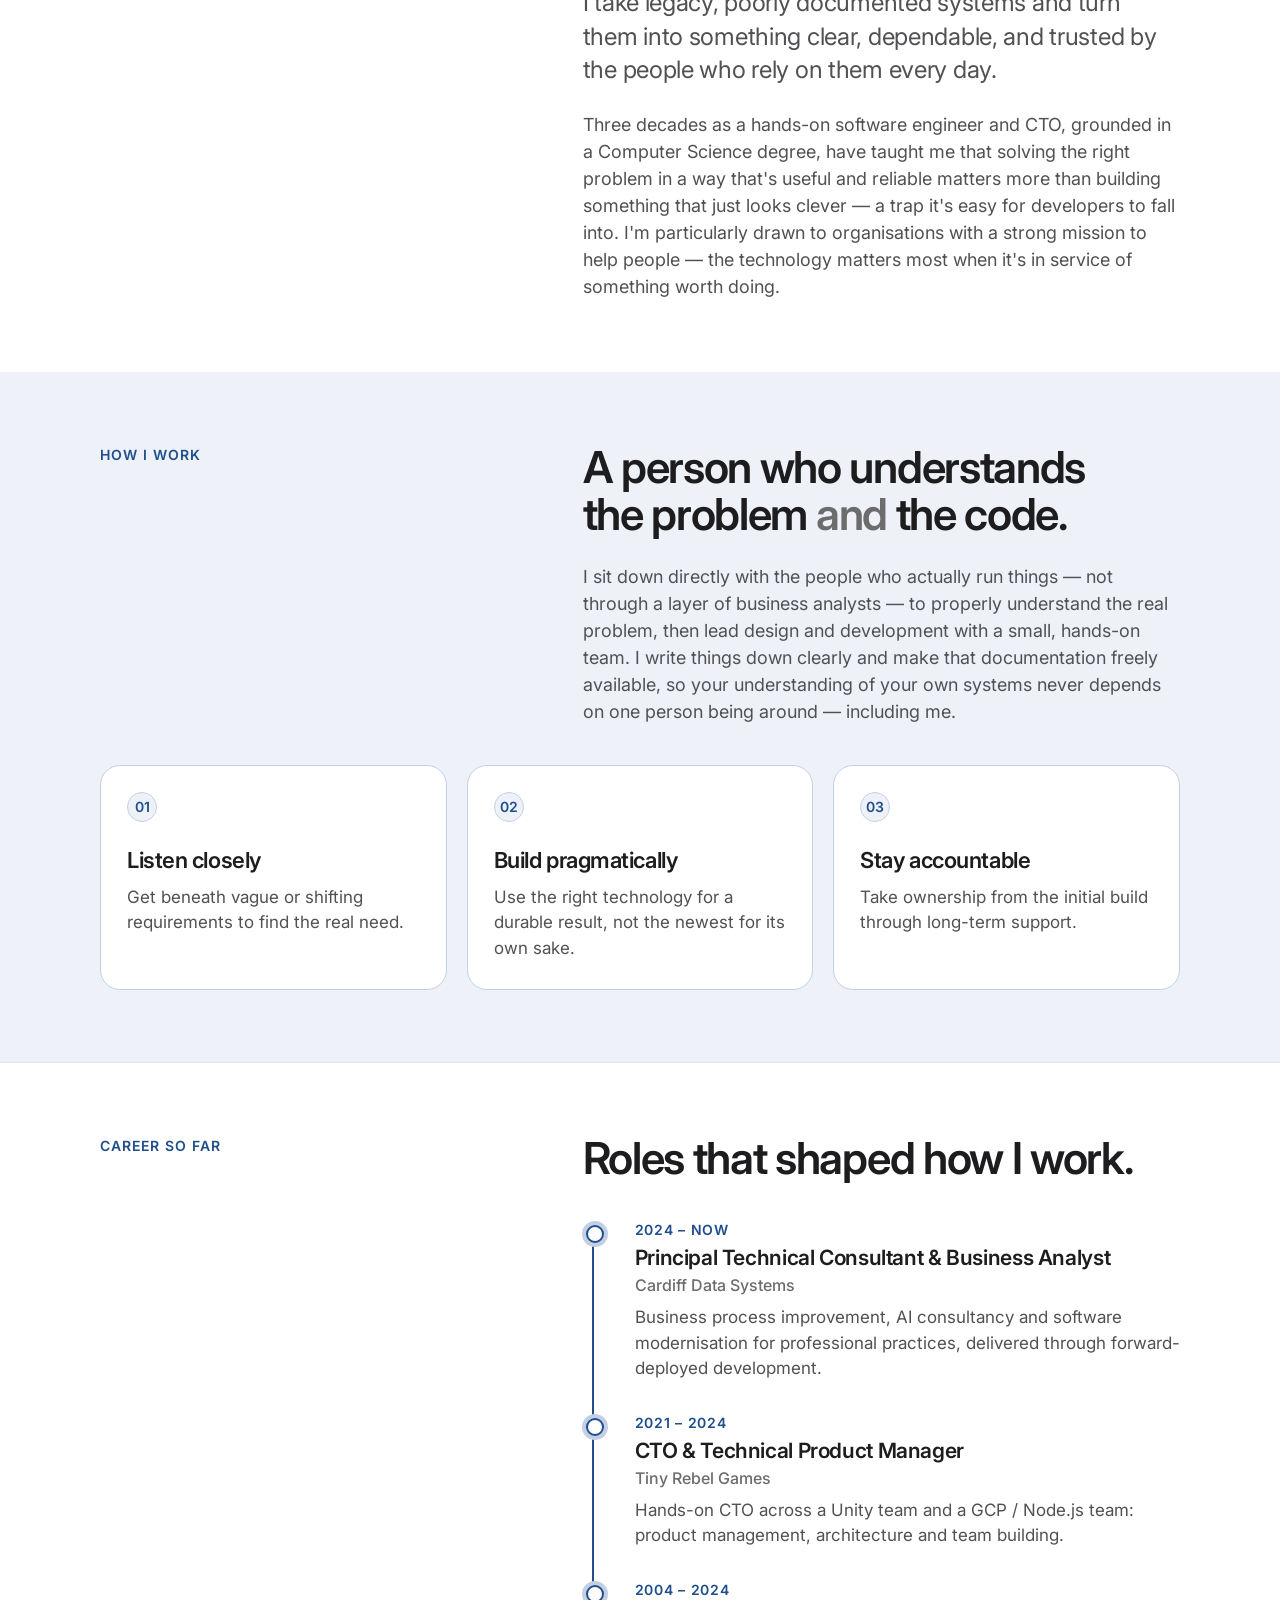
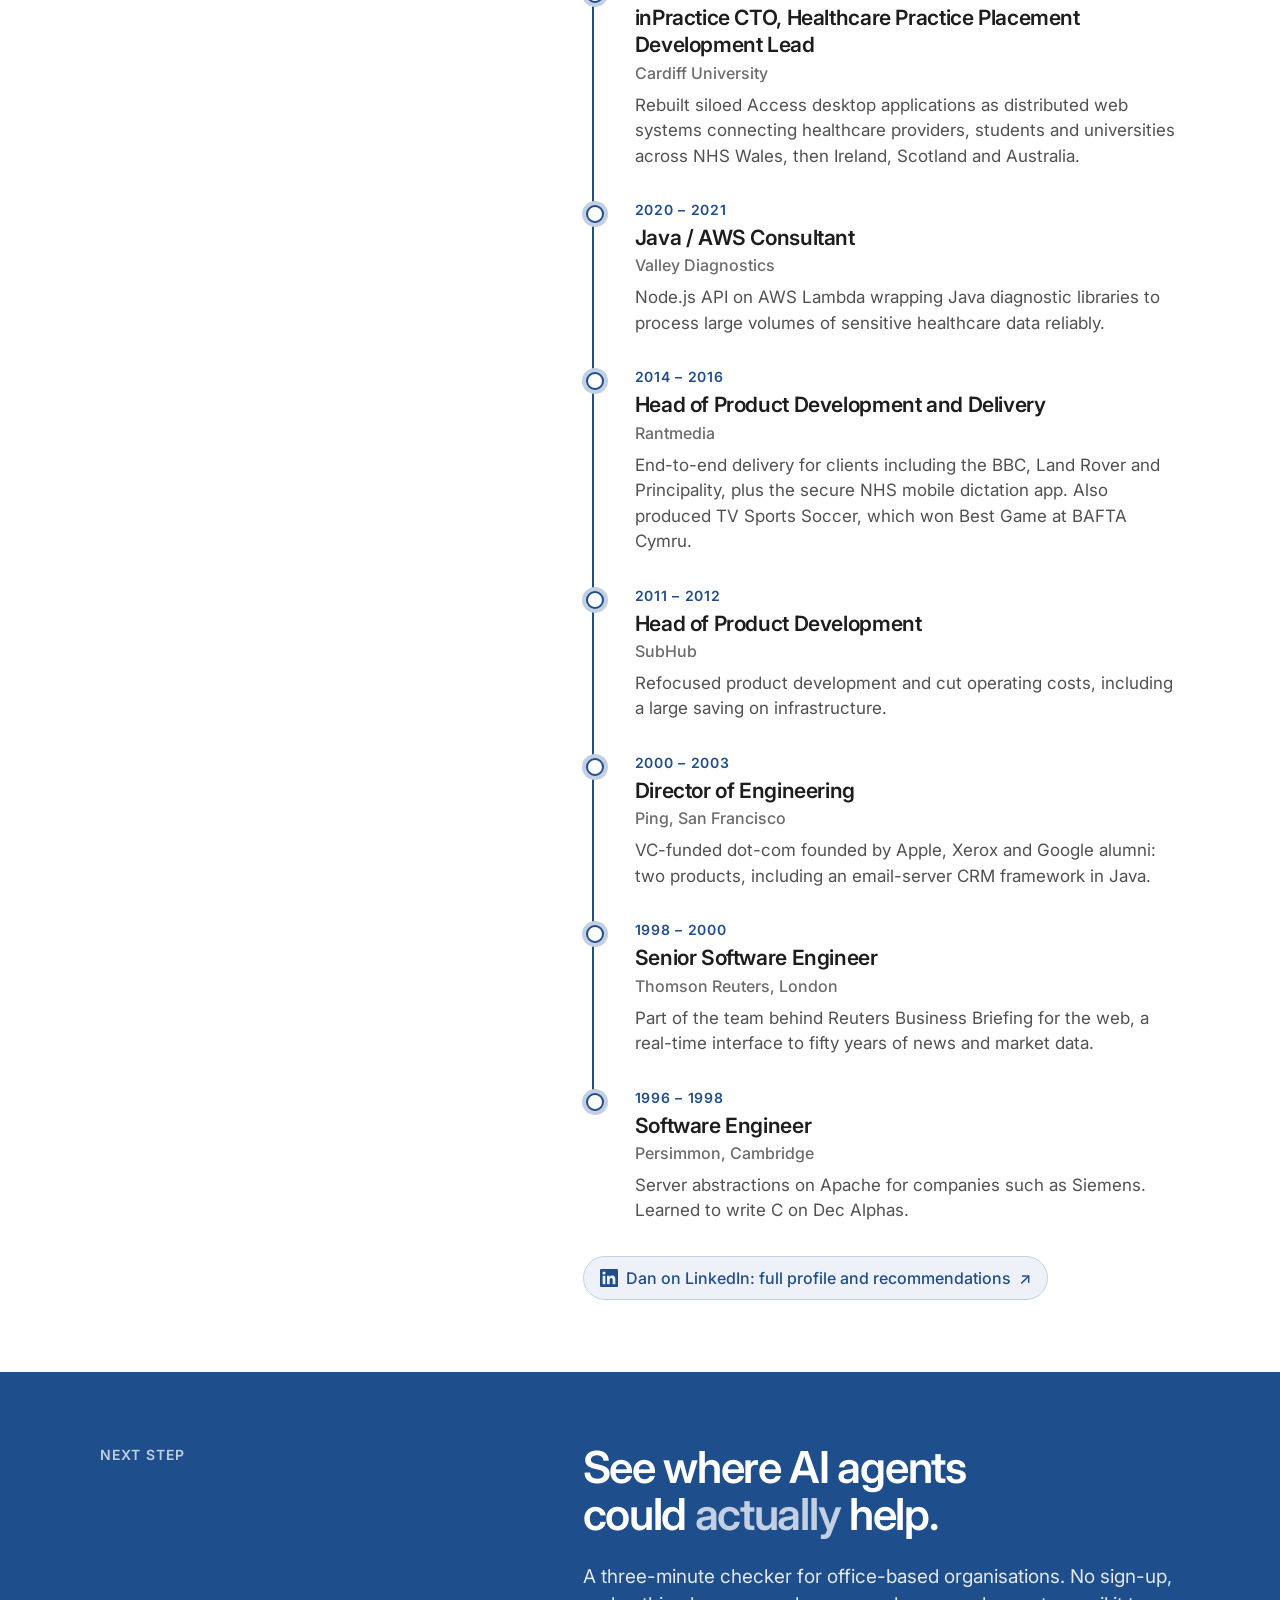
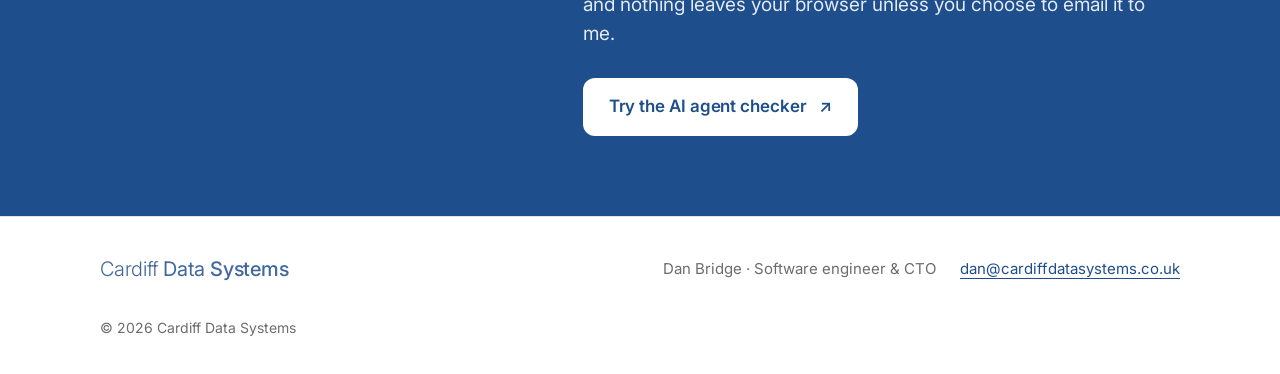
==== commit d93c296c: "Use the LinkedIn badge style for every LinkedIn link Co-Authored-By: Claude Sonnet 5.5 <noreply@anth" ====
--- a/about-us/index.html
+++ b/about-us/index.html
@@ -8,7 +8,7 @@
     <link rel="preconnect" href="https://fonts.googleapis.com" />
     <link rel="preconnect" href="https://fonts.gstatic.com" crossorigin />
     <link href="https://fonts.googleapis.com/css2?family=Inter:ital,wght@0,300;0,400;0,500;0,600;1,600&display=swap" rel="stylesheet" />
-    <link rel="stylesheet" href="../style.css?v=3" />
+    <link rel="stylesheet" href="../style.css?v=4" />
   </head>
   <body>
     <header class="site-header">
@@ -81,8 +81,9 @@
           <li><span class="timeline-dates">1998 – 2000</span><div><h3>Senior Software Engineer</h3><p class="timeline-org">Thomson Reuters, London</p><p>Part of the team behind Reuters Business Briefing for the web, a real-time interface to fifty years of news and market data.</p></div></li>
           <li><span class="timeline-dates">1996 – 1998</span><div><h3>Software Engineer</h3><p class="timeline-org">Persimmon, Cambridge</p><p>Server abstractions on Apache for companies such as Siemens. Learned to write C on Dec Alphas.</p></div></li>
         </ol>
-        <a class="text-link references-more" href="https://www.linkedin.com/in/danfbridge/" target="_blank" rel="noopener">
-          Full profile and recommendations on LinkedIn <span aria-hidden="true">↗</span>
+        <a class="in-link references-more" href="https://www.linkedin.com/in/danfbridge/" target="_blank" rel="noopener">
+          <svg viewBox="0 0 24 24" aria-hidden="true" focusable="false"><path fill="currentColor" d="M20.45 20.45h-3.56v-5.57c0-1.33-.03-3.04-1.85-3.04-1.86 0-2.14 1.45-2.14 2.94v5.67H9.35V9h3.41v1.56h.05c.48-.9 1.64-1.85 3.37-1.85 3.6 0 4.27 2.37 4.27 5.45v6.29zM5.34 7.43a2.06 2.06 0 1 1 0-4.12 2.06 2.06 0 0 1 0 4.12zM7.12 20.45H3.56V9h3.56v11.45zM22.22 0H1.77C.79 0 0 .77 0 1.73v20.54C0 23.23.79 24 1.77 24h20.45c.98 0 1.78-.77 1.78-1.73V1.73C24 .77 23.2 0 22.22 0z"/></svg>
+          Dan on LinkedIn: full profile and recommendations <span aria-hidden="true">↗</span>
         </a>
       </section>
       <section class="agents-cta" aria-labelledby="agents-title">
--- a/style.css
+++ b/style.css
@@ -113,11 +113,14 @@
 .reference { border:1px solid var(--hair); border-radius:20px; padding:28px; }
 .reference-quote { font-size:18px; letter-spacing:-.01em; line-height:1.45; color:var(--text); margin-bottom:20px; }
 .reference-name { margin:0; }
-.reference-name a { font-weight:600; font-size:17px; color:var(--blue); }
-.reference-name a:hover { text-decoration:underline; text-underline-offset:3px; }
 .reference-role { font-size:15px; color:var(--muted); margin:2px 0 0; }
 .reference-role a { text-decoration:underline; text-underline-offset:2px; }
-.references-more { margin-top:32px; display:inline-flex; align-items:center; gap:8px; }
+.in-link { display:inline-flex; align-items:center; gap:8px; font-size:16px; font-weight:500; color:var(--blue); border:1px solid var(--tint); background:var(--tint-soft); border-radius:999px; padding:9px 16px; transition:background .15s,border-color .15s; }
+.in-link:hover { background:#E3EAF4; border-color:var(--blue); }
+.in-link svg { width:18px; height:18px; flex:none; }
+.in-link-sm { font-size:15px; padding:6px 12px; gap:7px; }
+.in-link-sm svg { width:16px; height:16px; }
+.references-more { margin-top:32px; }
 .linkedin-icon { width:18px; height:18px; flex:none; }
 
 .about-teaser { }
@@ -232,4 +235,4 @@
   footer { grid-template-columns:1fr; }
   .stack-items { gap:8px; }
 }
-@media (prefers-reduced-motion:reduce) { html { scroll-behavior:auto; } .button,.stack-item,.site-nav a { transition:none; } }
+@media (prefers-reduced-motion:reduce) { html { scroll-behavior:auto; } .button,.stack-item,.site-nav a,.in-link { transition:none; } }
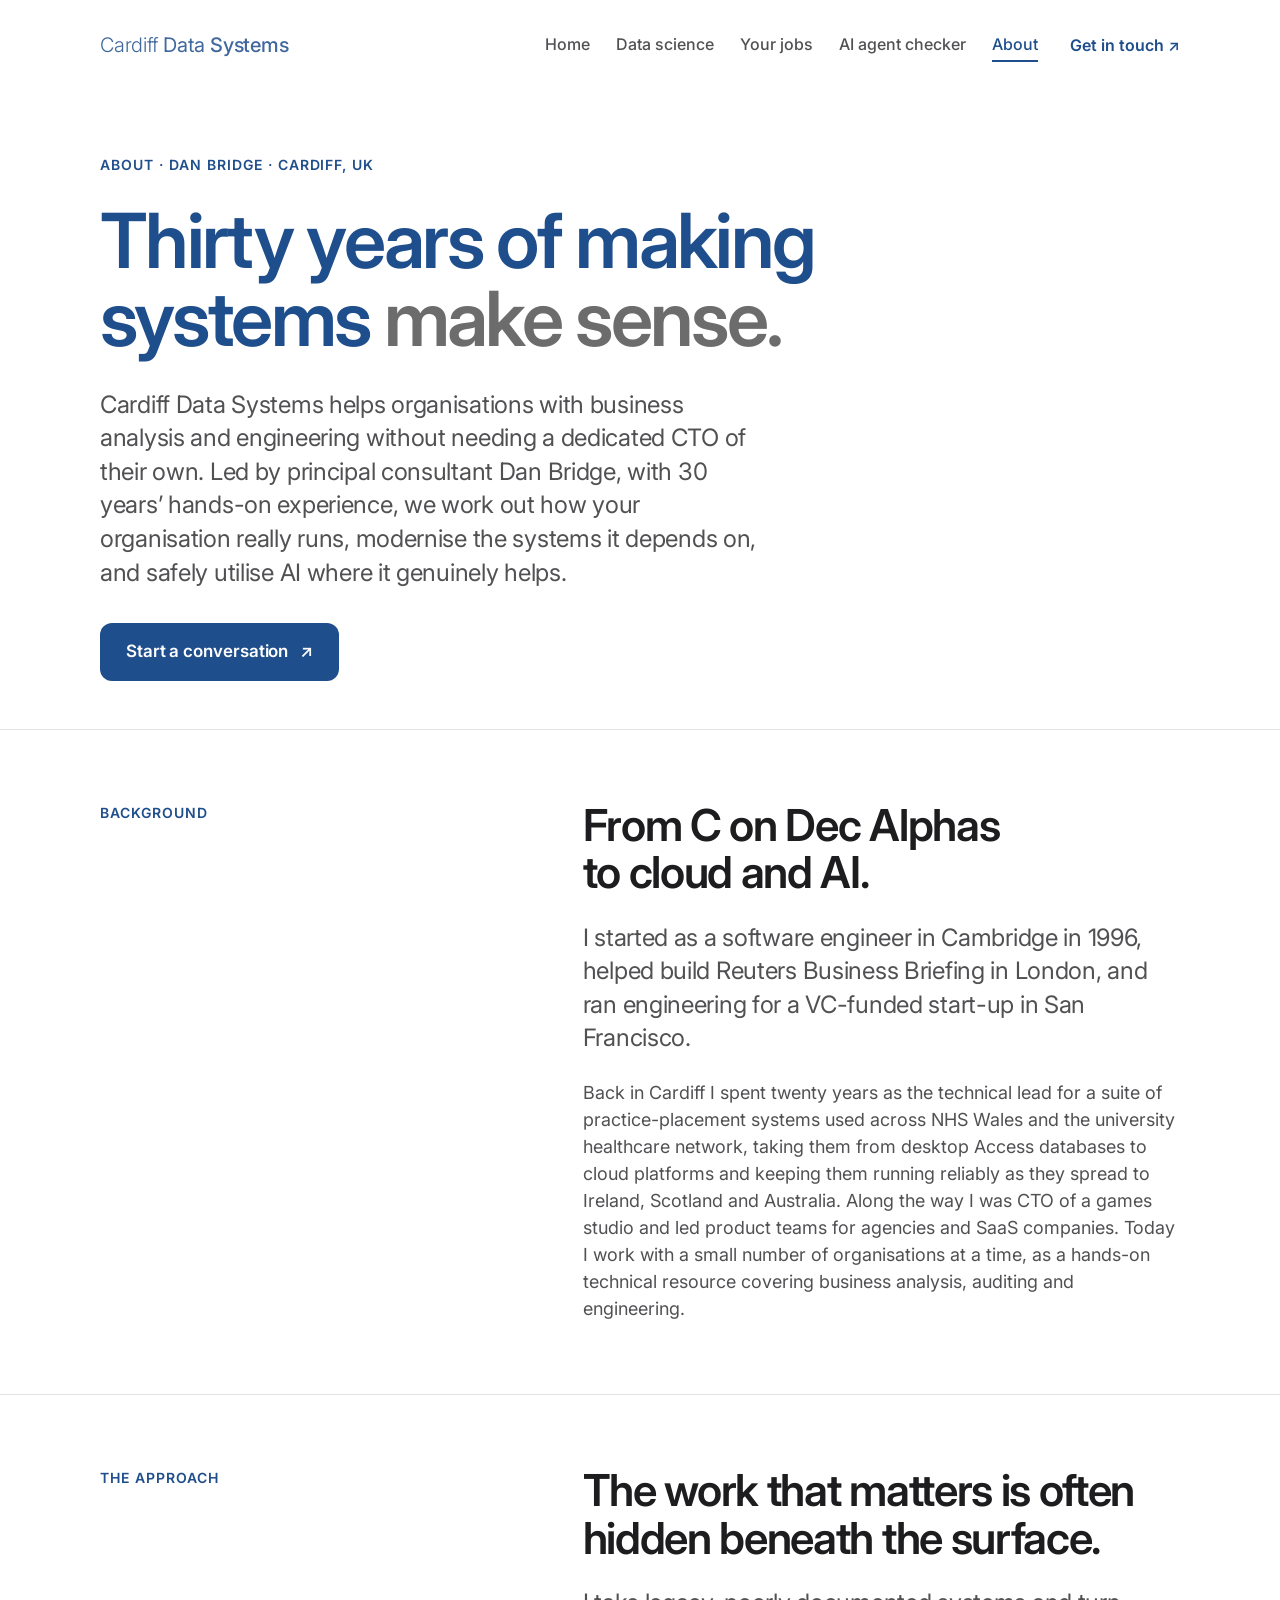
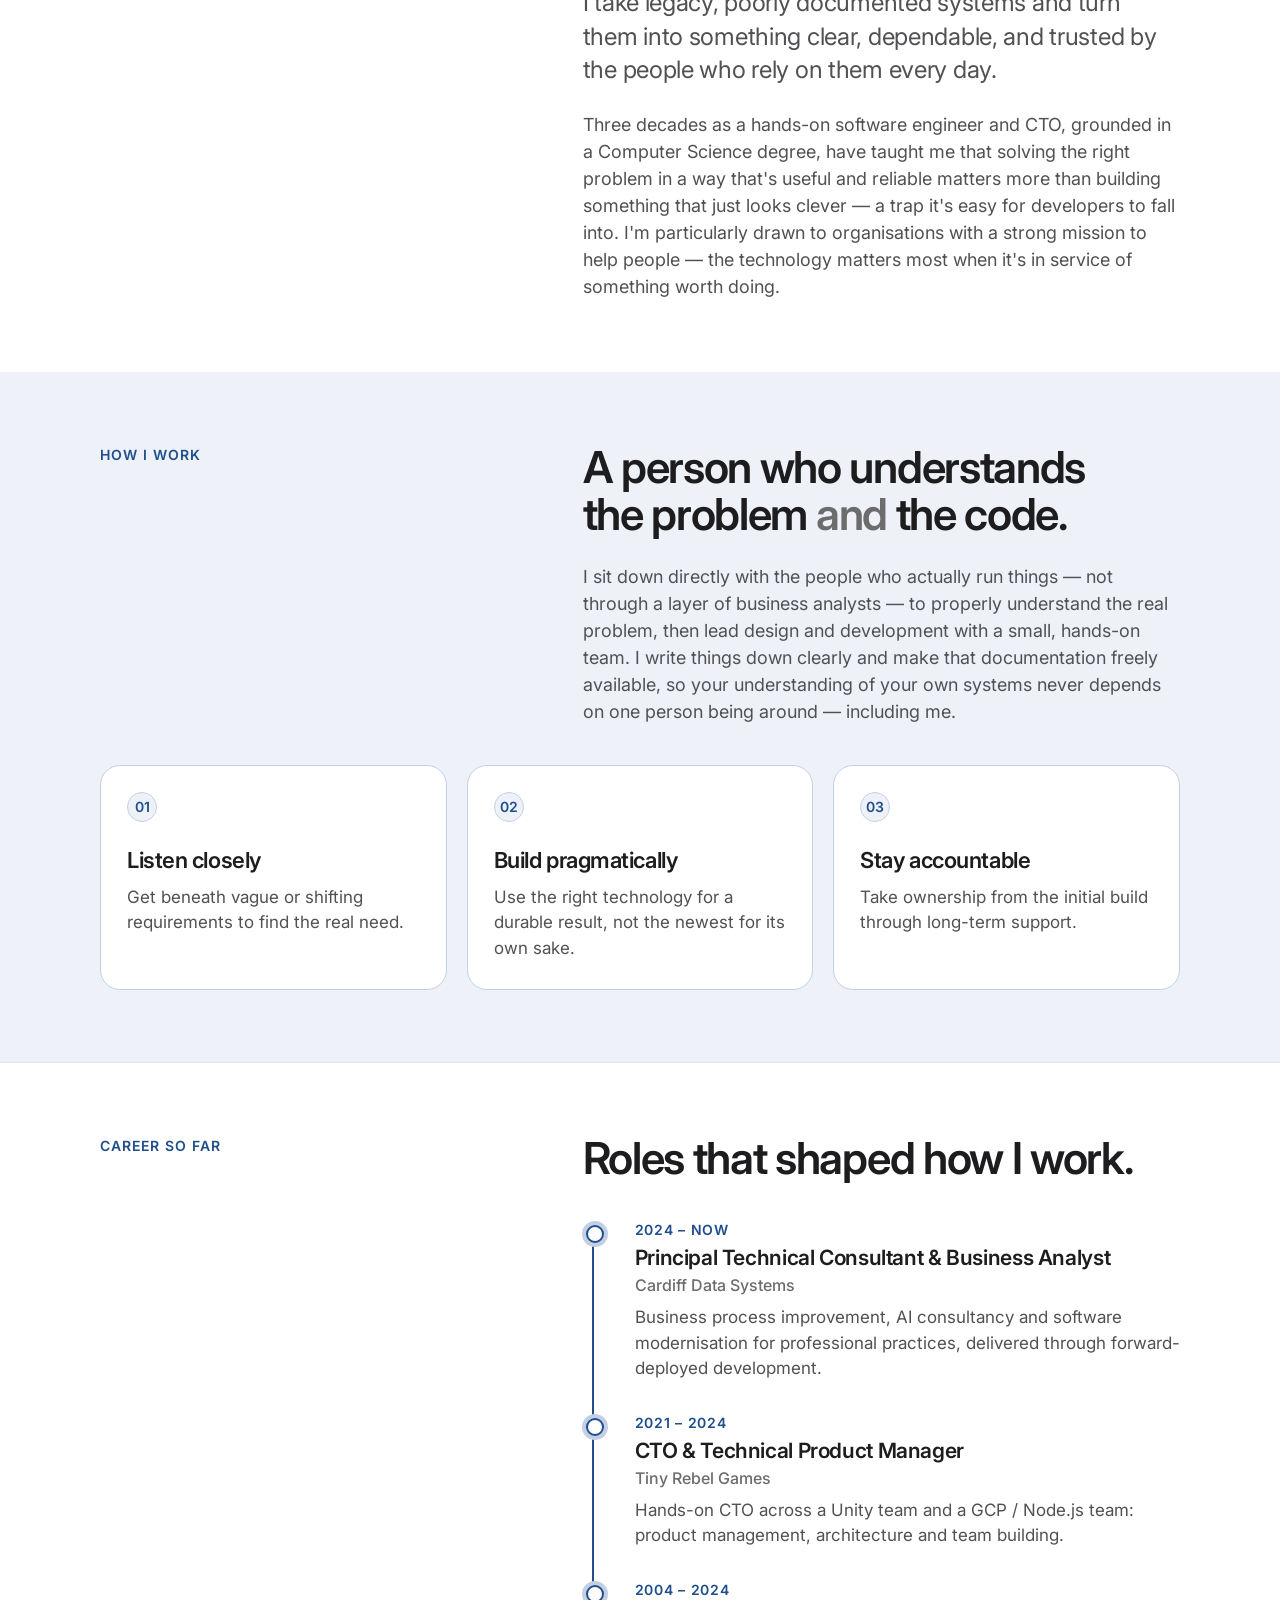
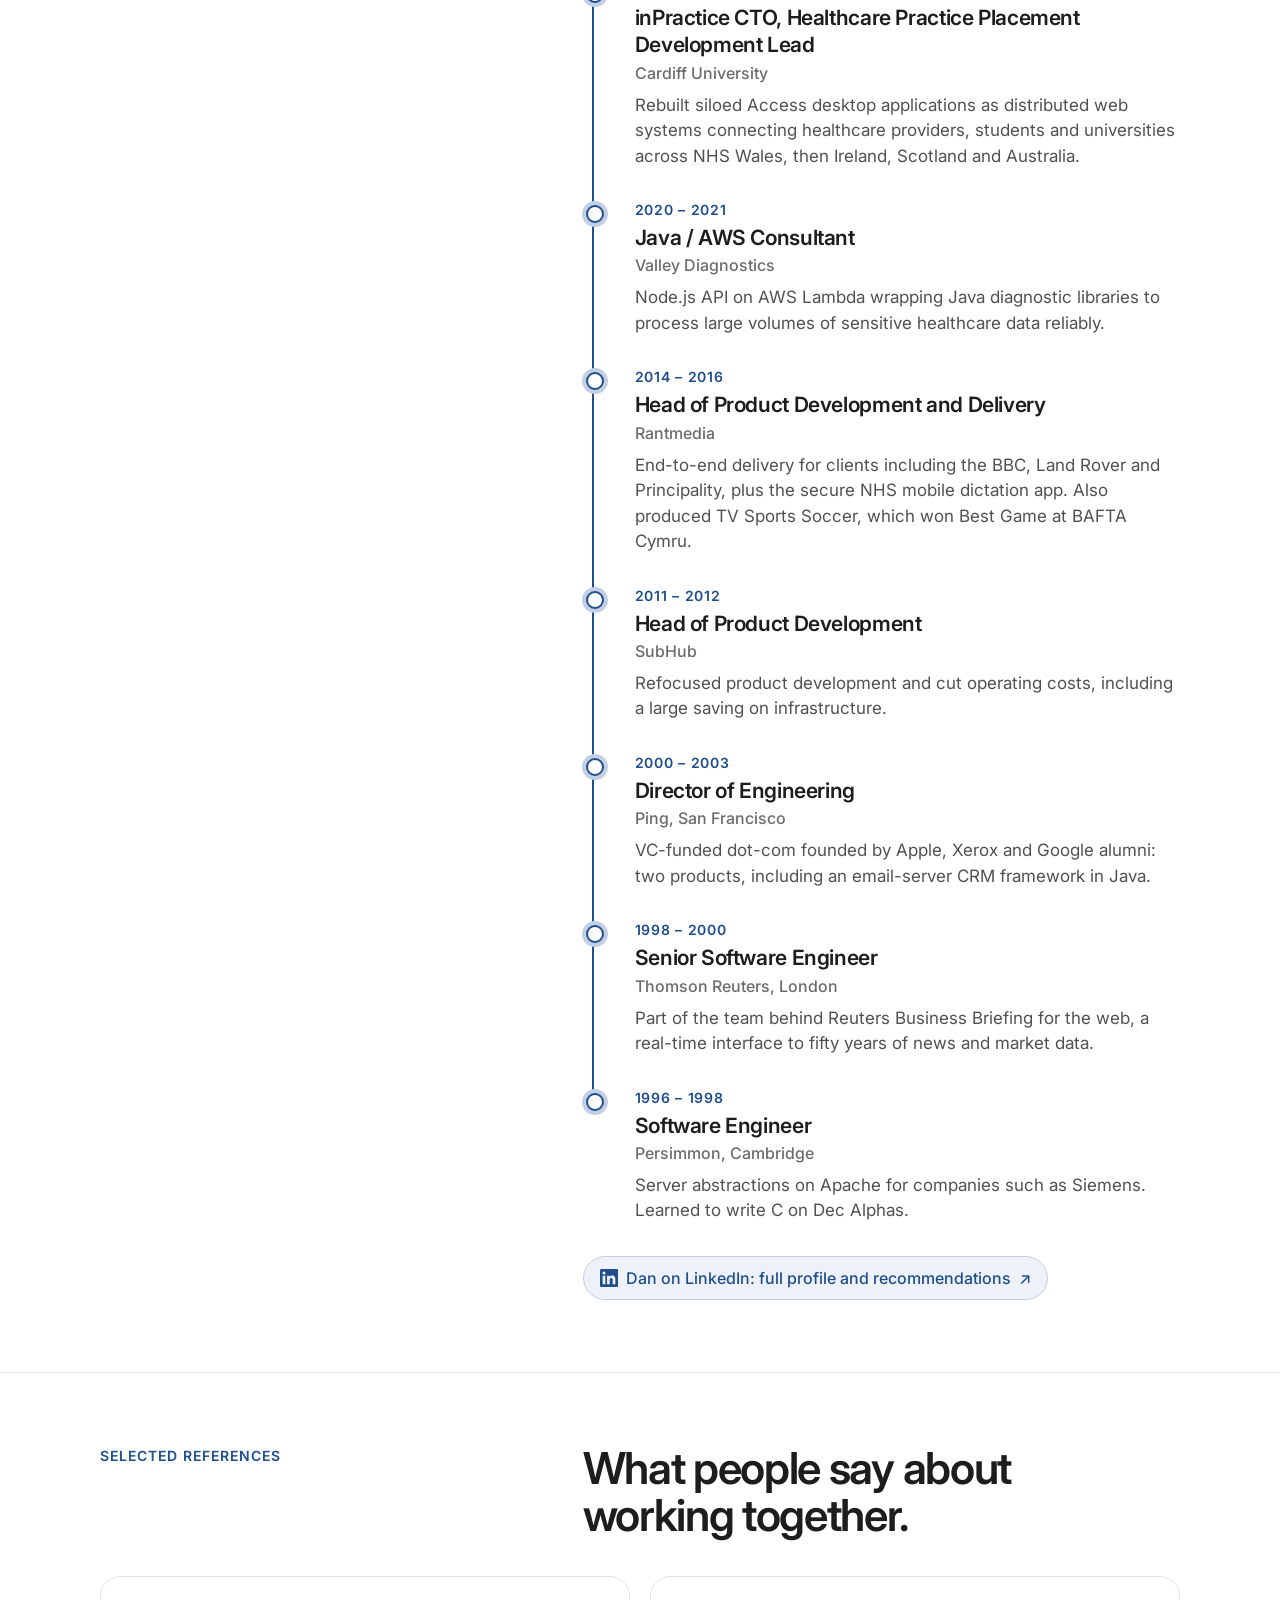
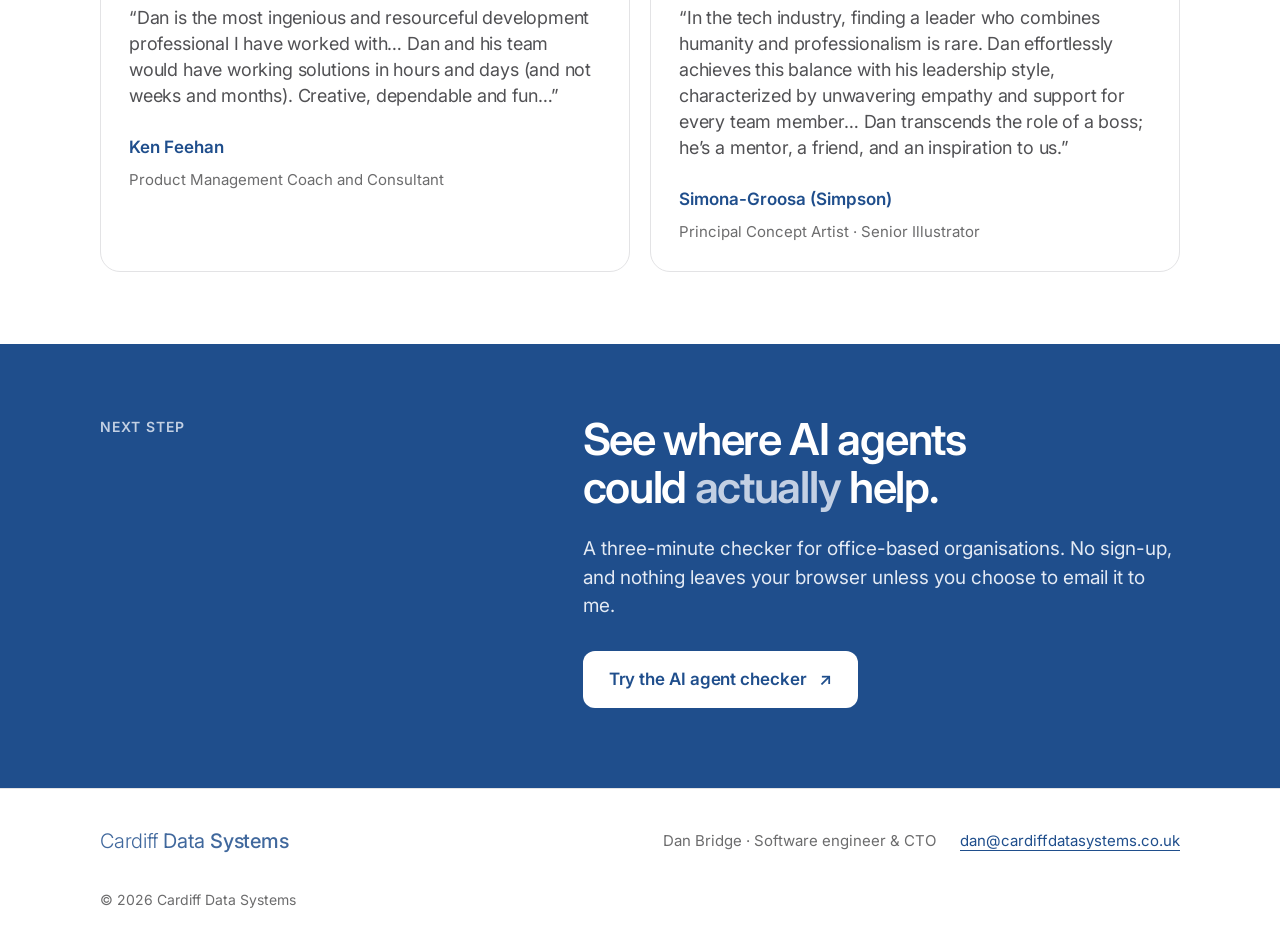
==== commit 2ecbcd7b: "Add Rosa and Paul to home references; add Ken and Simona to About Co-Authored-By: Claude Sonnet 5.5 " ====
--- a/about-us/index.html
+++ b/about-us/index.html
@@ -8,7 +8,7 @@
     <link rel="preconnect" href="https://fonts.googleapis.com" />
     <link rel="preconnect" href="https://fonts.gstatic.com" crossorigin />
     <link href="https://fonts.googleapis.com/css2?family=Inter:ital,wght@0,300;0,400;0,500;0,600;1,600&display=swap" rel="stylesheet" />
-    <link rel="stylesheet" href="../style.css?v=4" />
+    <link rel="stylesheet" href="../style.css?v=5" />
   </head>
   <body>
     <header class="site-header">
@@ -86,6 +86,24 @@
           Dan on LinkedIn: full profile and recommendations <span aria-hidden="true">↗</span>
         </a>
       </section>
+      <section class="references" aria-labelledby="references-title">
+        <div class="section-grid">
+          <p class="section-label">Selected references</p>
+          <div><h2 id="references-title">What people say about working together.</h2></div>
+        </div>
+        <div class="reference-grid">
+          <article class="reference">
+            <p class="reference-quote">“Dan is the most ingenious and resourceful development professional I have worked with… Dan and his team would have working solutions in hours and days (and not weeks and months). Creative, dependable and fun…”</p>
+            <p class="reference-name plain">Ken Feehan</p>
+            <p class="reference-role">Product Management Coach and Consultant</p>
+          </article>
+          <article class="reference">
+            <p class="reference-quote">“In the tech industry, finding a leader who combines humanity and professionalism is rare. Dan effortlessly achieves this balance with his leadership style, characterized by unwavering empathy and support for every team member… Dan transcends the role of a boss; he’s a mentor, a friend, and an inspiration to us.”</p>
+            <p class="reference-name plain">Simona-Groosa (Simpson)</p>
+            <p class="reference-role">Principal Concept Artist · Senior Illustrator</p>
+          </article>
+        </div>
+      </section>
       <section class="agents-cta" aria-labelledby="agents-title">
         <div class="focus-label">Next step</div>
         <div>
--- a/style.css
+++ b/style.css
@@ -113,6 +113,7 @@
 .reference { border:1px solid var(--hair); border-radius:20px; padding:28px; }
 .reference-quote { font-size:18px; letter-spacing:-.01em; line-height:1.45; color:var(--text); margin-bottom:20px; }
 .reference-name { margin:0; }
+.reference-name.plain { font-size:17px; font-weight:600; color:var(--blue); padding:6px 0; }
 .reference-role { font-size:15px; color:var(--muted); margin:2px 0 0; }
 .reference-role a { text-decoration:underline; text-underline-offset:2px; }
 .in-link { display:inline-flex; align-items:center; gap:8px; font-size:16px; font-weight:500; color:var(--blue); border:1px solid var(--tint); background:var(--tint-soft); border-radius:999px; padding:9px 16px; transition:background .15s,border-color .15s; }
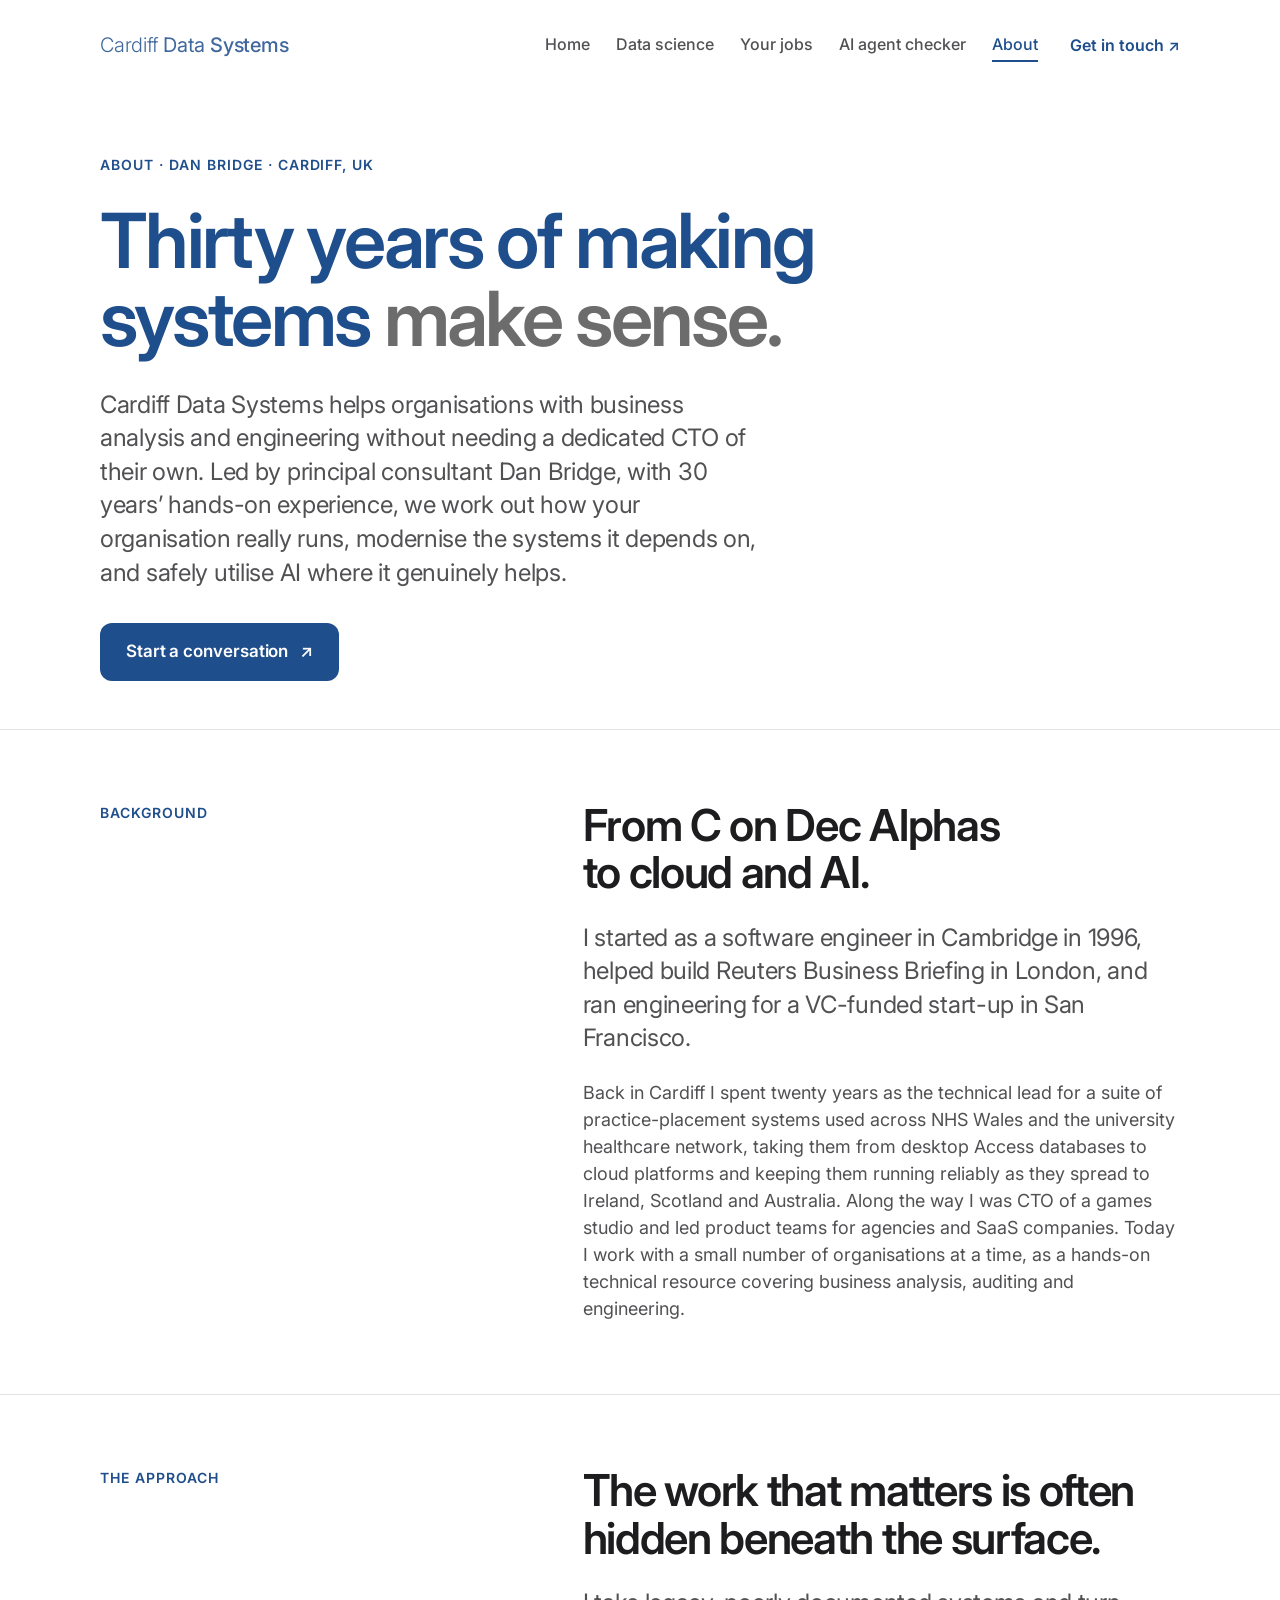
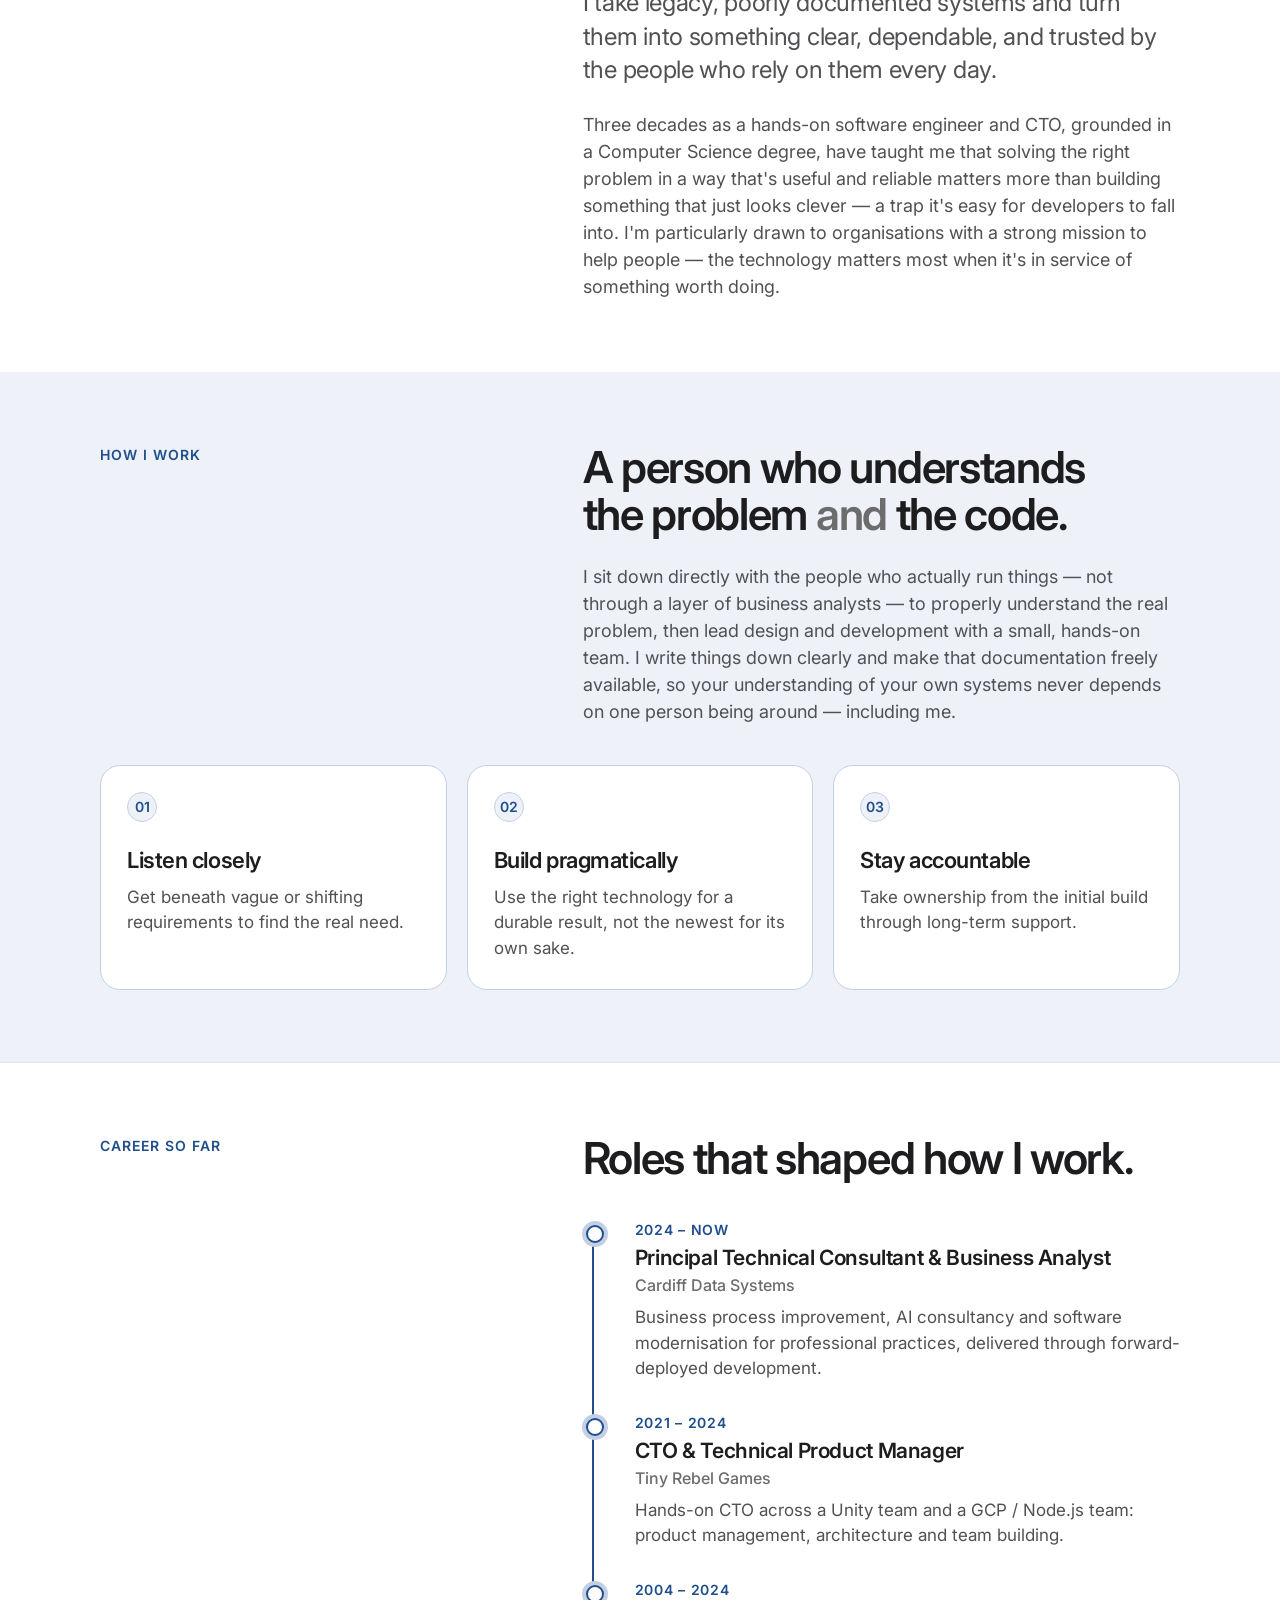
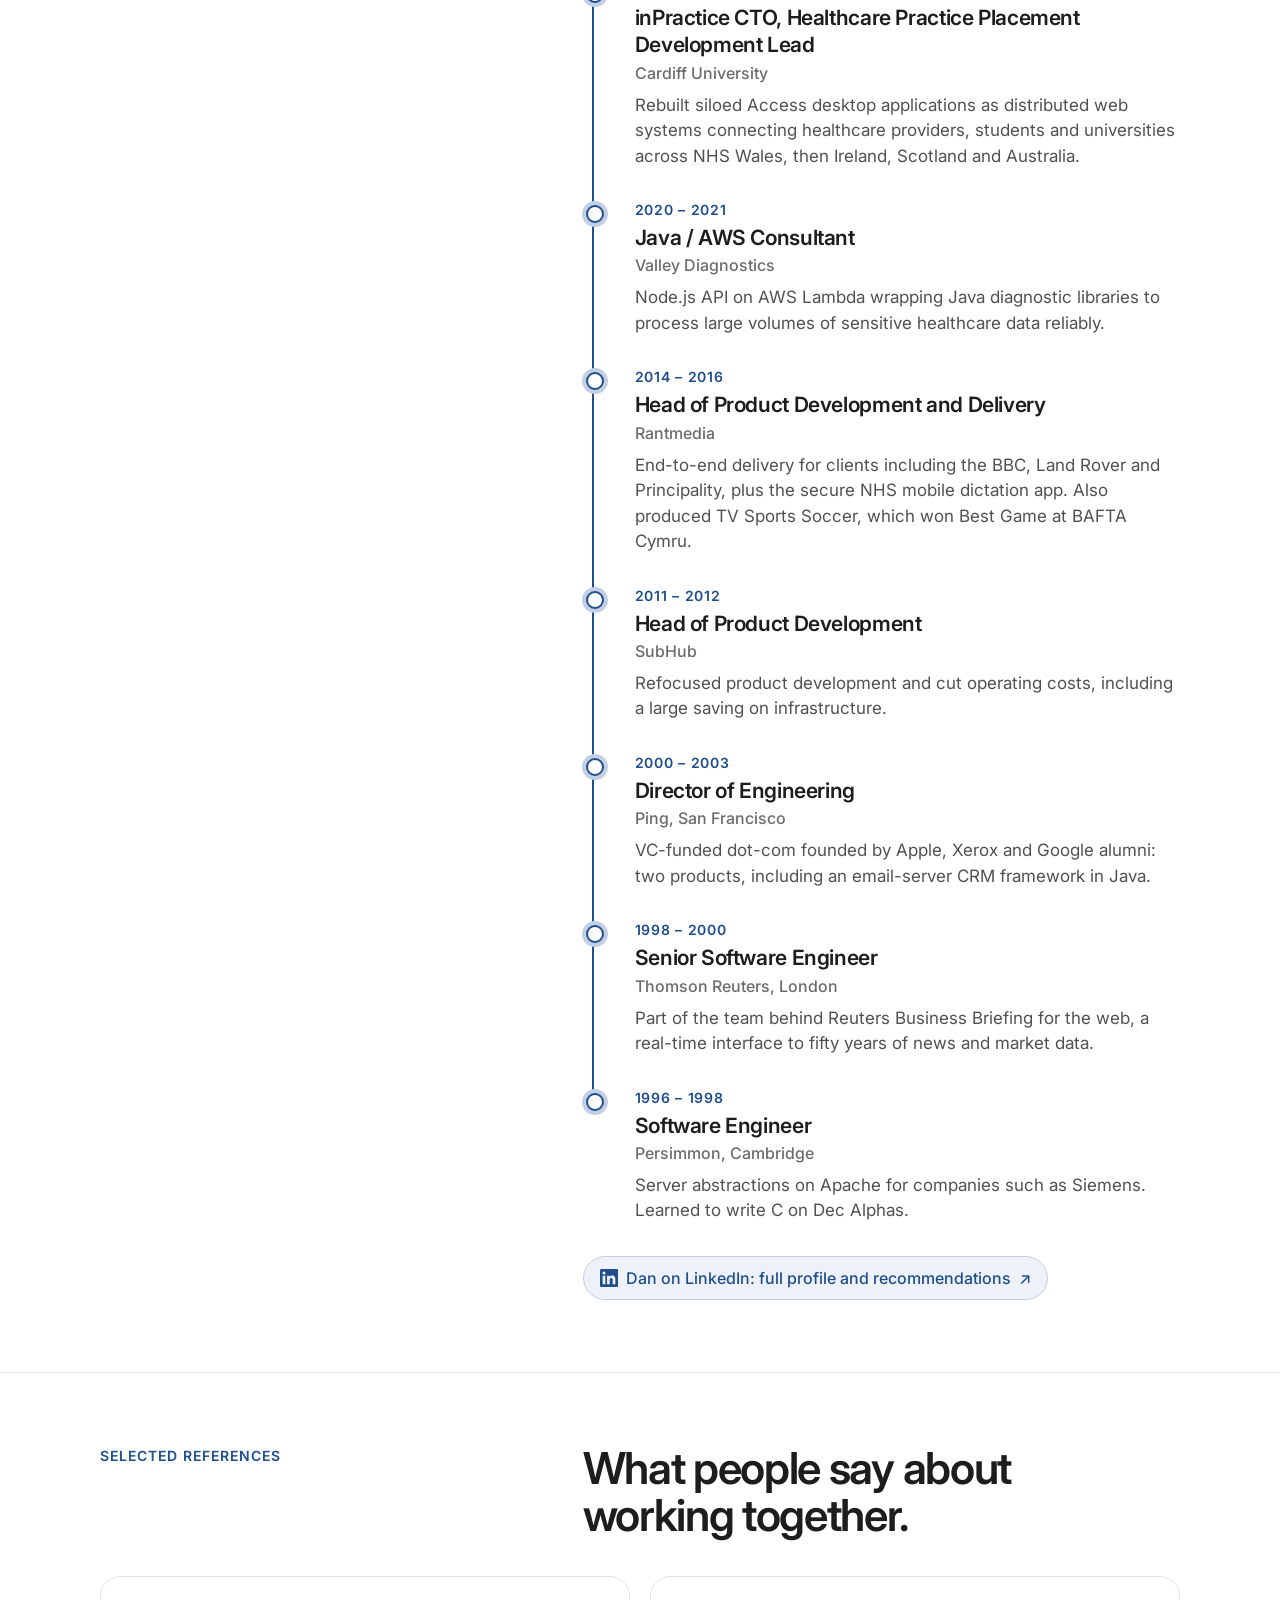
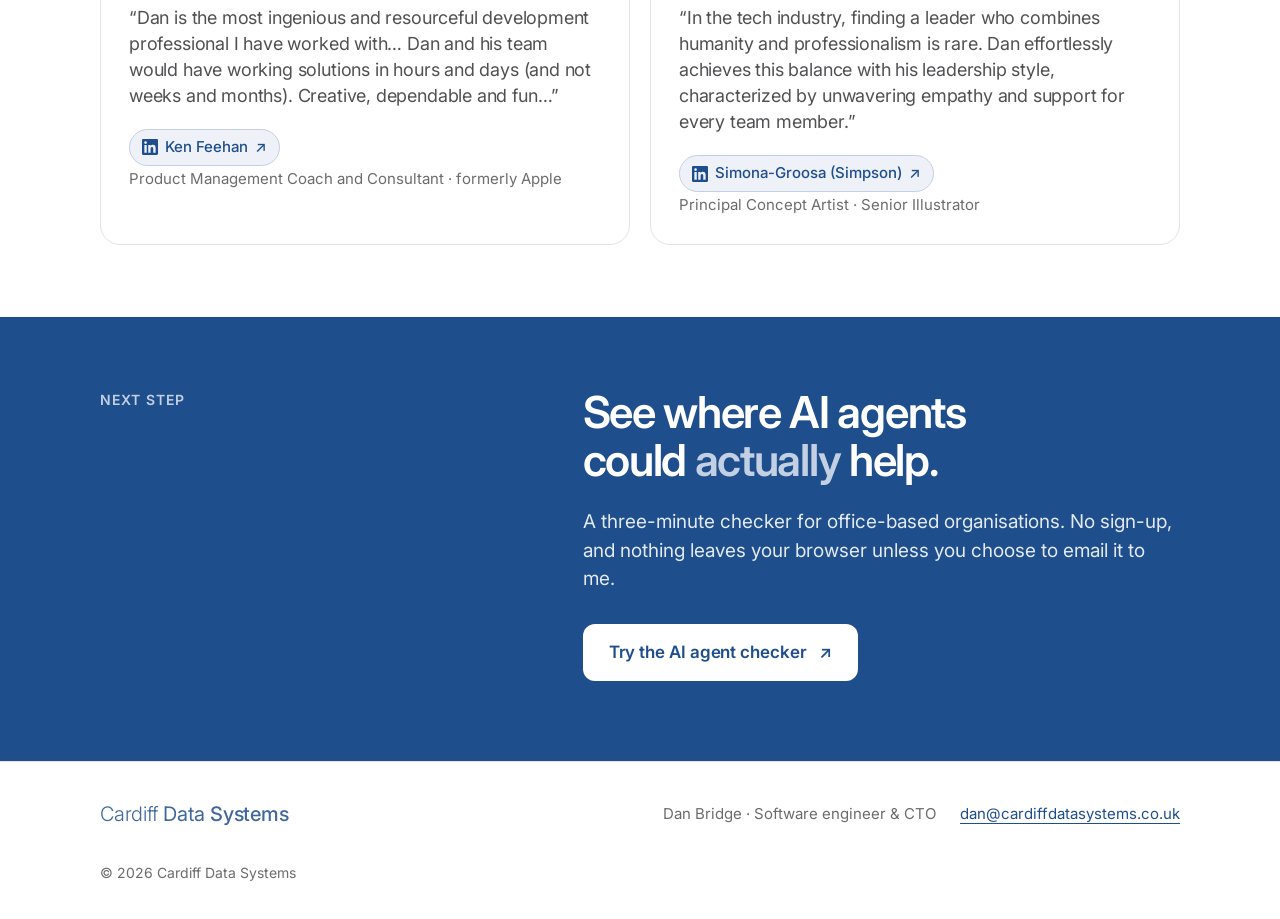
==== commit 4a8b5522: "Link Ken and Simona on LinkedIn; trim Simona quote; note Ken's Apple background Co-Authored-By: Clau" ====
--- a/about-us/index.html
+++ b/about-us/index.html
@@ -8,7 +8,7 @@
     <link rel="preconnect" href="https://fonts.googleapis.com" />
     <link rel="preconnect" href="https://fonts.gstatic.com" crossorigin />
     <link href="https://fonts.googleapis.com/css2?family=Inter:ital,wght@0,300;0,400;0,500;0,600;1,600&display=swap" rel="stylesheet" />
-    <link rel="stylesheet" href="../style.css?v=5" />
+    <link rel="stylesheet" href="../style.css?v=6" />
   </head>
   <body>
     <header class="site-header">
@@ -94,12 +94,12 @@
         <div class="reference-grid">
           <article class="reference">
             <p class="reference-quote">“Dan is the most ingenious and resourceful development professional I have worked with… Dan and his team would have working solutions in hours and days (and not weeks and months). Creative, dependable and fun…”</p>
-            <p class="reference-name plain">Ken Feehan</p>
-            <p class="reference-role">Product Management Coach and Consultant</p>
+            <p class="reference-name"><a class="in-link in-link-sm" href="https://www.linkedin.com/in/kenfeehan/" target="_blank" rel="noopener"><svg viewBox="0 0 24 24" aria-hidden="true" focusable="false"><path fill="currentColor" d="M20.45 20.45h-3.56v-5.57c0-1.33-.03-3.04-1.85-3.04-1.86 0-2.14 1.45-2.14 2.94v5.67H9.35V9h3.41v1.56h.05c.48-.9 1.64-1.85 3.37-1.85 3.6 0 4.27 2.37 4.27 5.45v6.29zM5.34 7.43a2.06 2.06 0 1 1 0-4.12 2.06 2.06 0 0 1 0 4.12zM7.12 20.45H3.56V9h3.56v11.45zM22.22 0H1.77C.79 0 0 .77 0 1.73v20.54C0 23.23.79 24 1.77 24h20.45c.98 0 1.78-.77 1.78-1.73V1.73C24 .77 23.2 0 22.22 0z"/></svg> Ken Feehan <span aria-hidden="true">↗</span></a></p>
+            <p class="reference-role">Product Management Coach and Consultant · formerly Apple</p>
           </article>
           <article class="reference">
-            <p class="reference-quote">“In the tech industry, finding a leader who combines humanity and professionalism is rare. Dan effortlessly achieves this balance with his leadership style, characterized by unwavering empathy and support for every team member… Dan transcends the role of a boss; he’s a mentor, a friend, and an inspiration to us.”</p>
-            <p class="reference-name plain">Simona-Groosa (Simpson)</p>
+            <p class="reference-quote">“In the tech industry, finding a leader who combines humanity and professionalism is rare. Dan effortlessly achieves this balance with his leadership style, characterized by unwavering empathy and support for every team member.”</p>
+            <p class="reference-name"><a class="in-link in-link-sm" href="https://www.linkedin.com/in/simonagabrielasimpson/" target="_blank" rel="noopener"><svg viewBox="0 0 24 24" aria-hidden="true" focusable="false"><path fill="currentColor" d="M20.45 20.45h-3.56v-5.57c0-1.33-.03-3.04-1.85-3.04-1.86 0-2.14 1.45-2.14 2.94v5.67H9.35V9h3.41v1.56h.05c.48-.9 1.64-1.85 3.37-1.85 3.6 0 4.27 2.37 4.27 5.45v6.29zM5.34 7.43a2.06 2.06 0 1 1 0-4.12 2.06 2.06 0 0 1 0 4.12zM7.12 20.45H3.56V9h3.56v11.45zM22.22 0H1.77C.79 0 0 .77 0 1.73v20.54C0 23.23.79 24 1.77 24h20.45c.98 0 1.78-.77 1.78-1.73V1.73C24 .77 23.2 0 22.22 0z"/></svg> Simona-Groosa (Simpson) <span aria-hidden="true">↗</span></a></p>
             <p class="reference-role">Principal Concept Artist · Senior Illustrator</p>
           </article>
         </div>
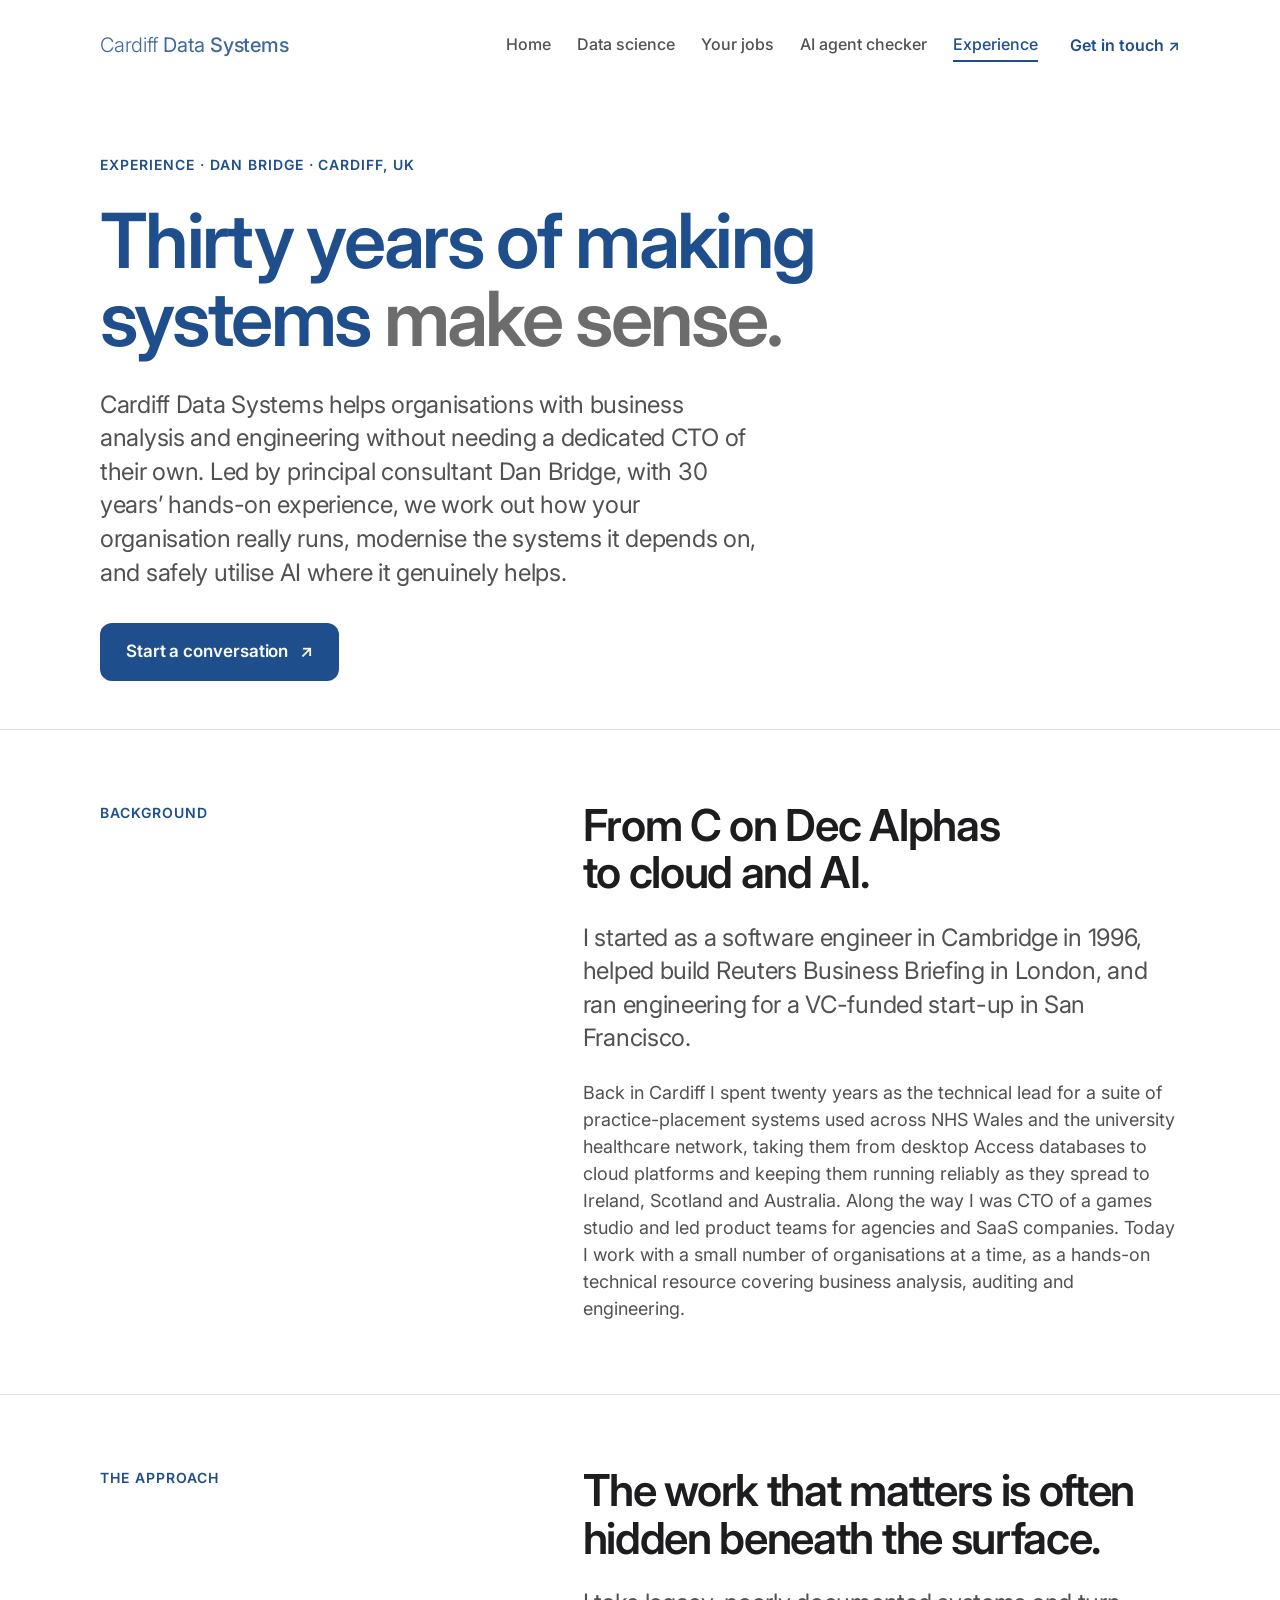
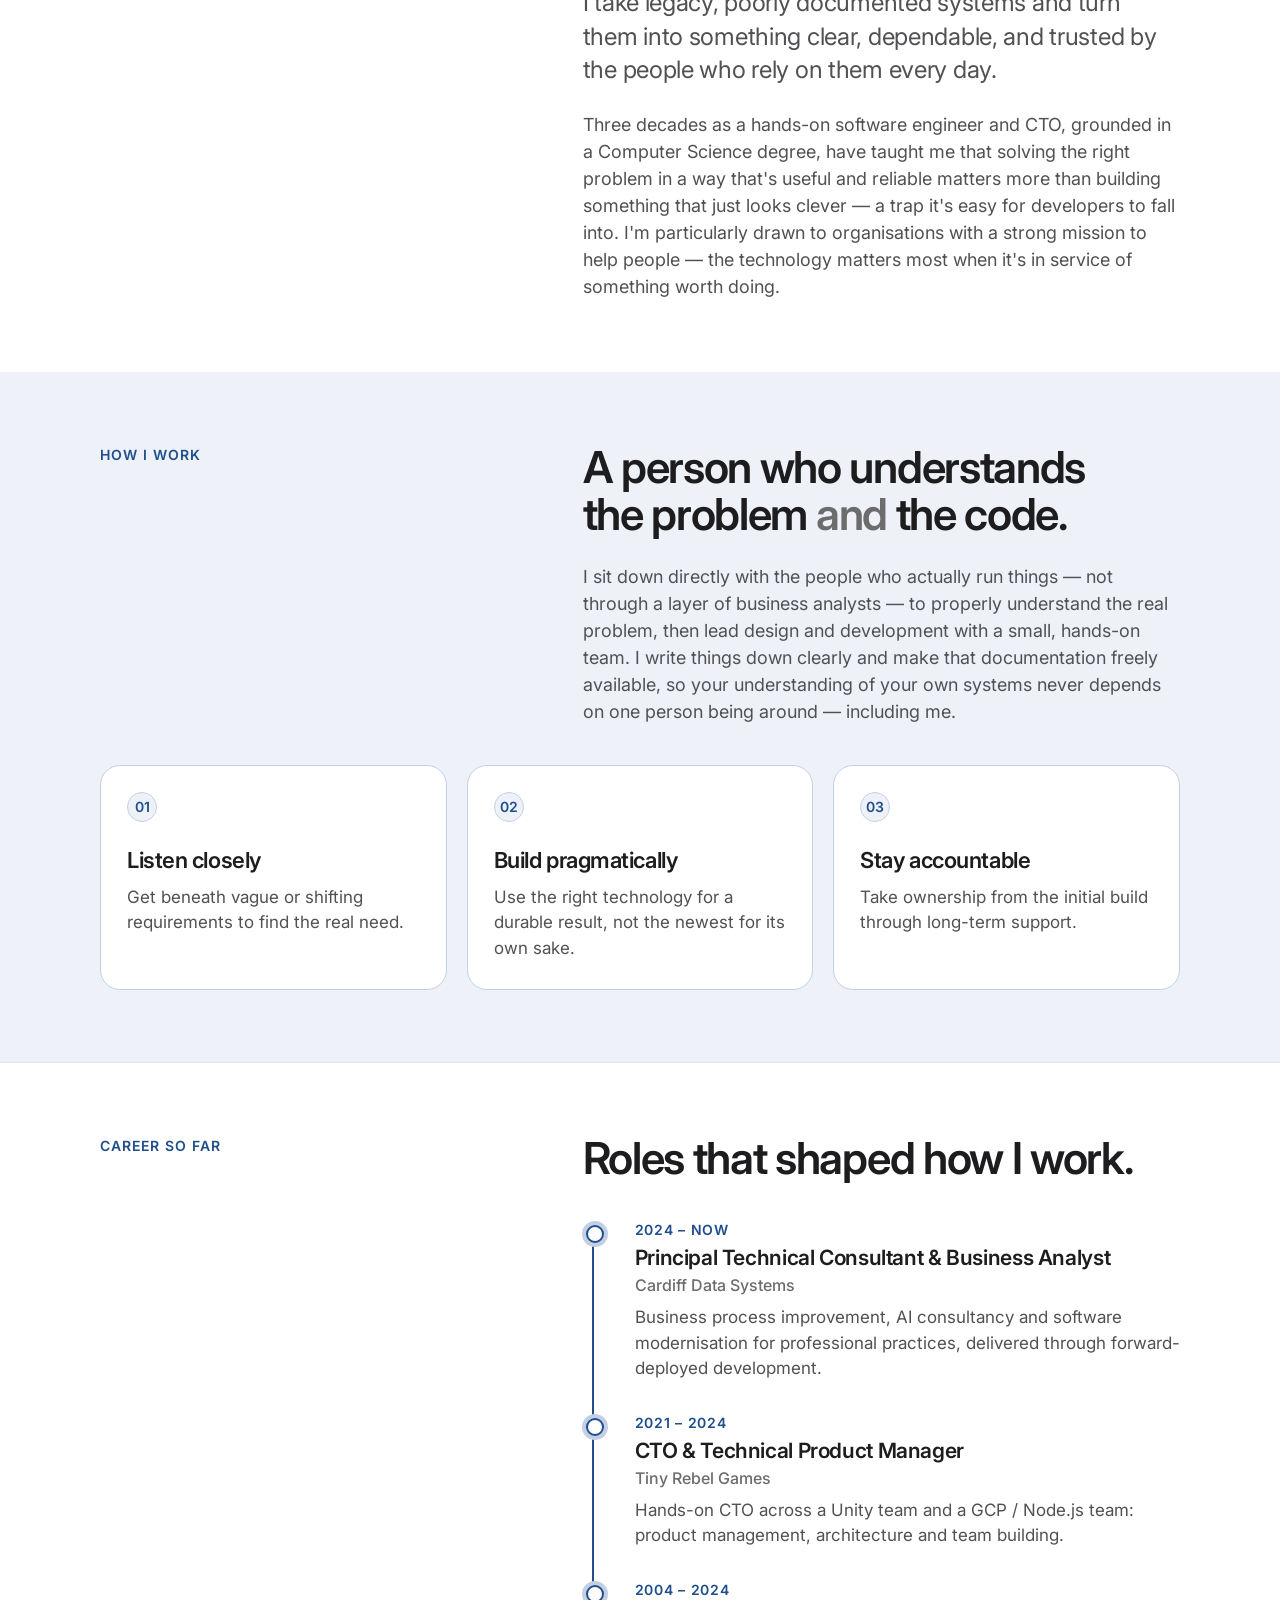
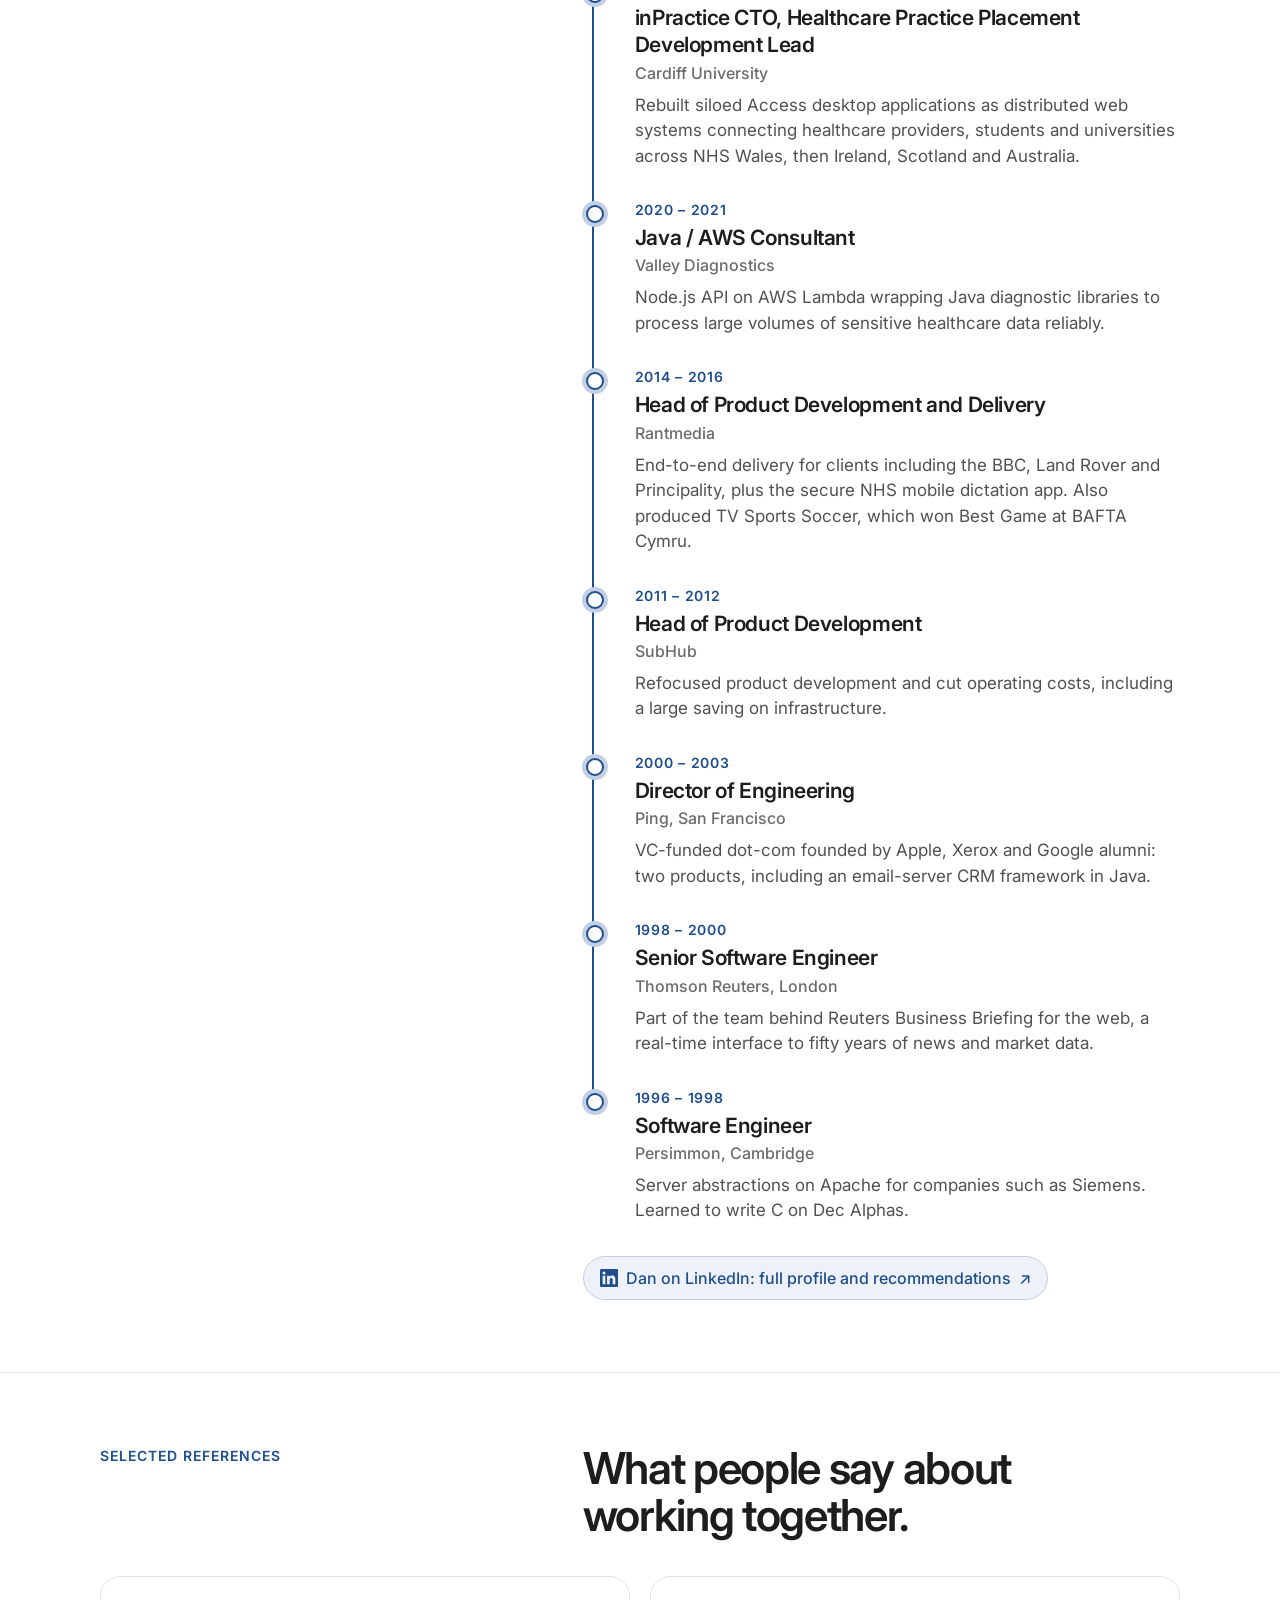
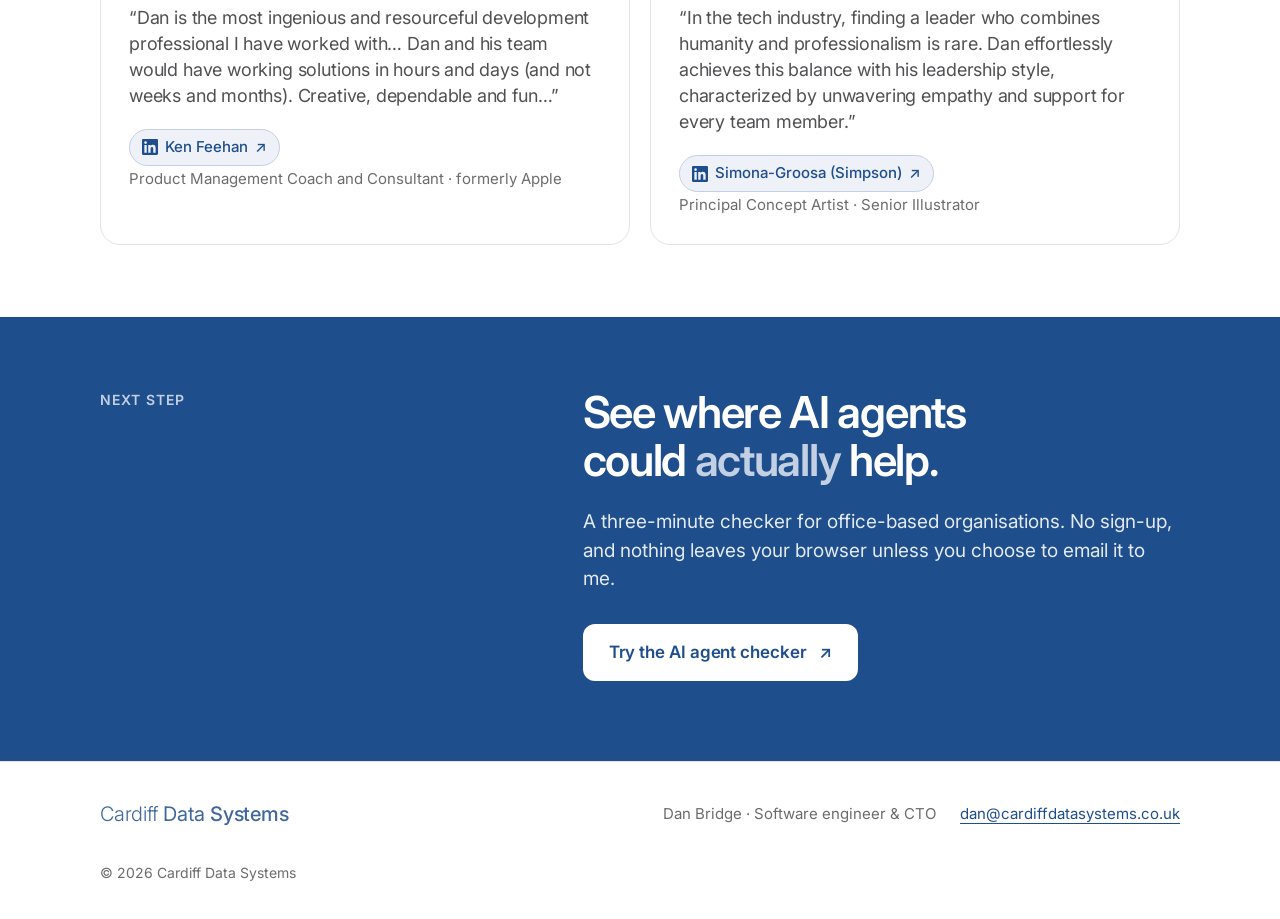
==== commit 169d497b: "Rename About to Experience in nav, labels and page title Co-Authored-By: Claude Sonnet 5.5 <noreply@" ====
--- a/about-us/index.html
+++ b/about-us/index.html
@@ -4,7 +4,7 @@
     <meta charset="UTF-8" />
     <meta name="viewport" content="width=device-width, initial-scale=1.0" />
     <meta name="description" content="About Dan Bridge and Cardiff Data Systems: thirty years of hands-on software engineering, now helping small and mid-sized organisations modernise systems and use AI sensibly." />
-    <title>About — Cardiff Data Systems</title>
+    <title>Experience — Cardiff Data Systems</title>
     <link rel="preconnect" href="https://fonts.googleapis.com" />
     <link rel="preconnect" href="https://fonts.gstatic.com" crossorigin />
     <link href="https://fonts.googleapis.com/css2?family=Inter:ital,wght@0,300;0,400;0,500;0,600;1,600&display=swap" rel="stylesheet" />
@@ -21,14 +21,14 @@
           <a href="../data-science/index.html">Data science</a>
           <a href="../your-jobs/index.html">Your jobs</a>
           <a href="../agents/index.html">AI agent checker</a>
-          <a href="../about-us/index.html" aria-current="page">About</a>
+          <a href="../about-us/index.html" aria-current="page">Experience</a>
         </nav>
         <a class="contact-link" href="mailto:dan@cardiffdatasystems.co.uk">Get in touch <span aria-hidden="true">↗</span></a>
       </div>
     </header>
     <main id="top">
       <section class="hero hero-short" aria-labelledby="hero-title">
-        <p class="eyebrow">About · Dan Bridge · Cardiff, UK</p>
+        <p class="eyebrow">Experience · Dan Bridge · Cardiff, UK</p>
         <h1 id="hero-title">Thirty years of making systems <em>make sense.</em></h1>
         <div class="hero-bottom">
           <p class="intro">Cardiff Data Systems helps organisations with business analysis and engineering without needing a dedicated CTO of their own. Led by principal consultant Dan Bridge, with 30 years’ hands-on experience, we work out how your organisation really runs, modernise the systems it depends on, and safely utilise AI where it genuinely helps.</p>
